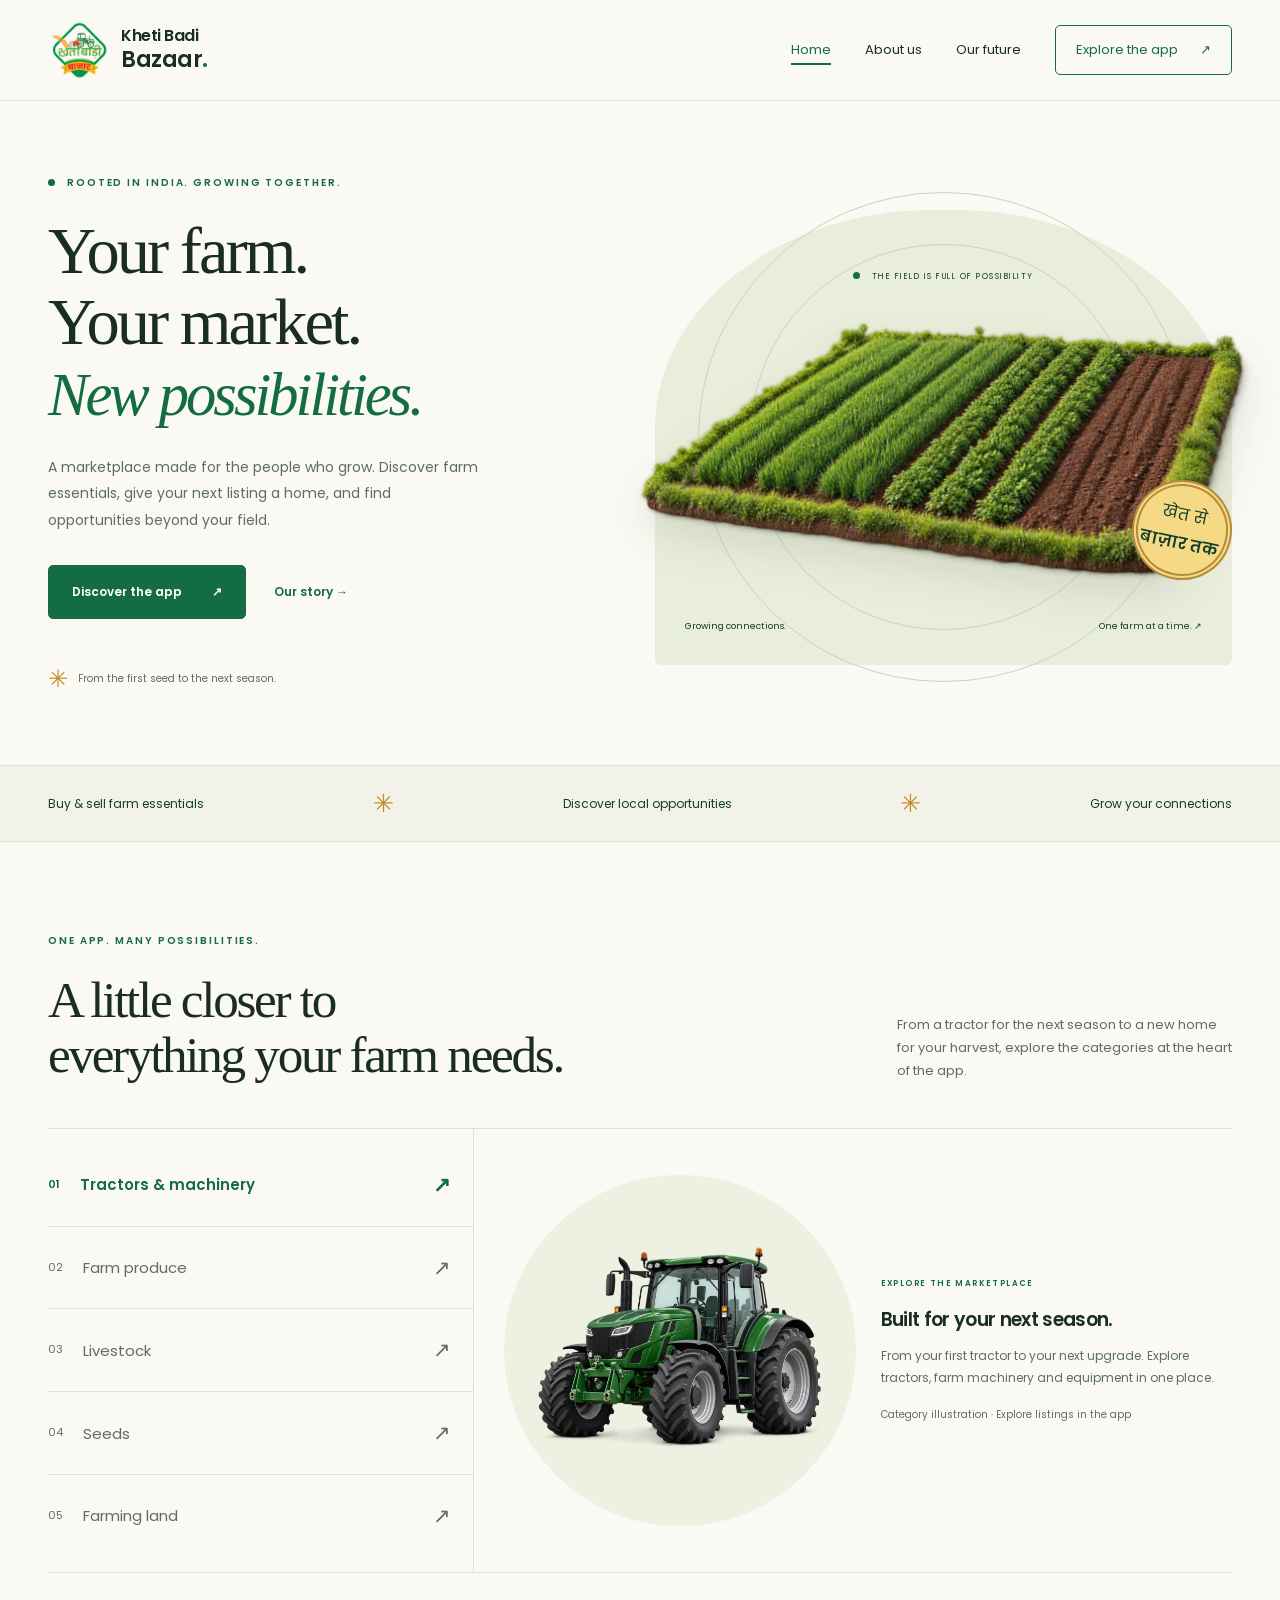
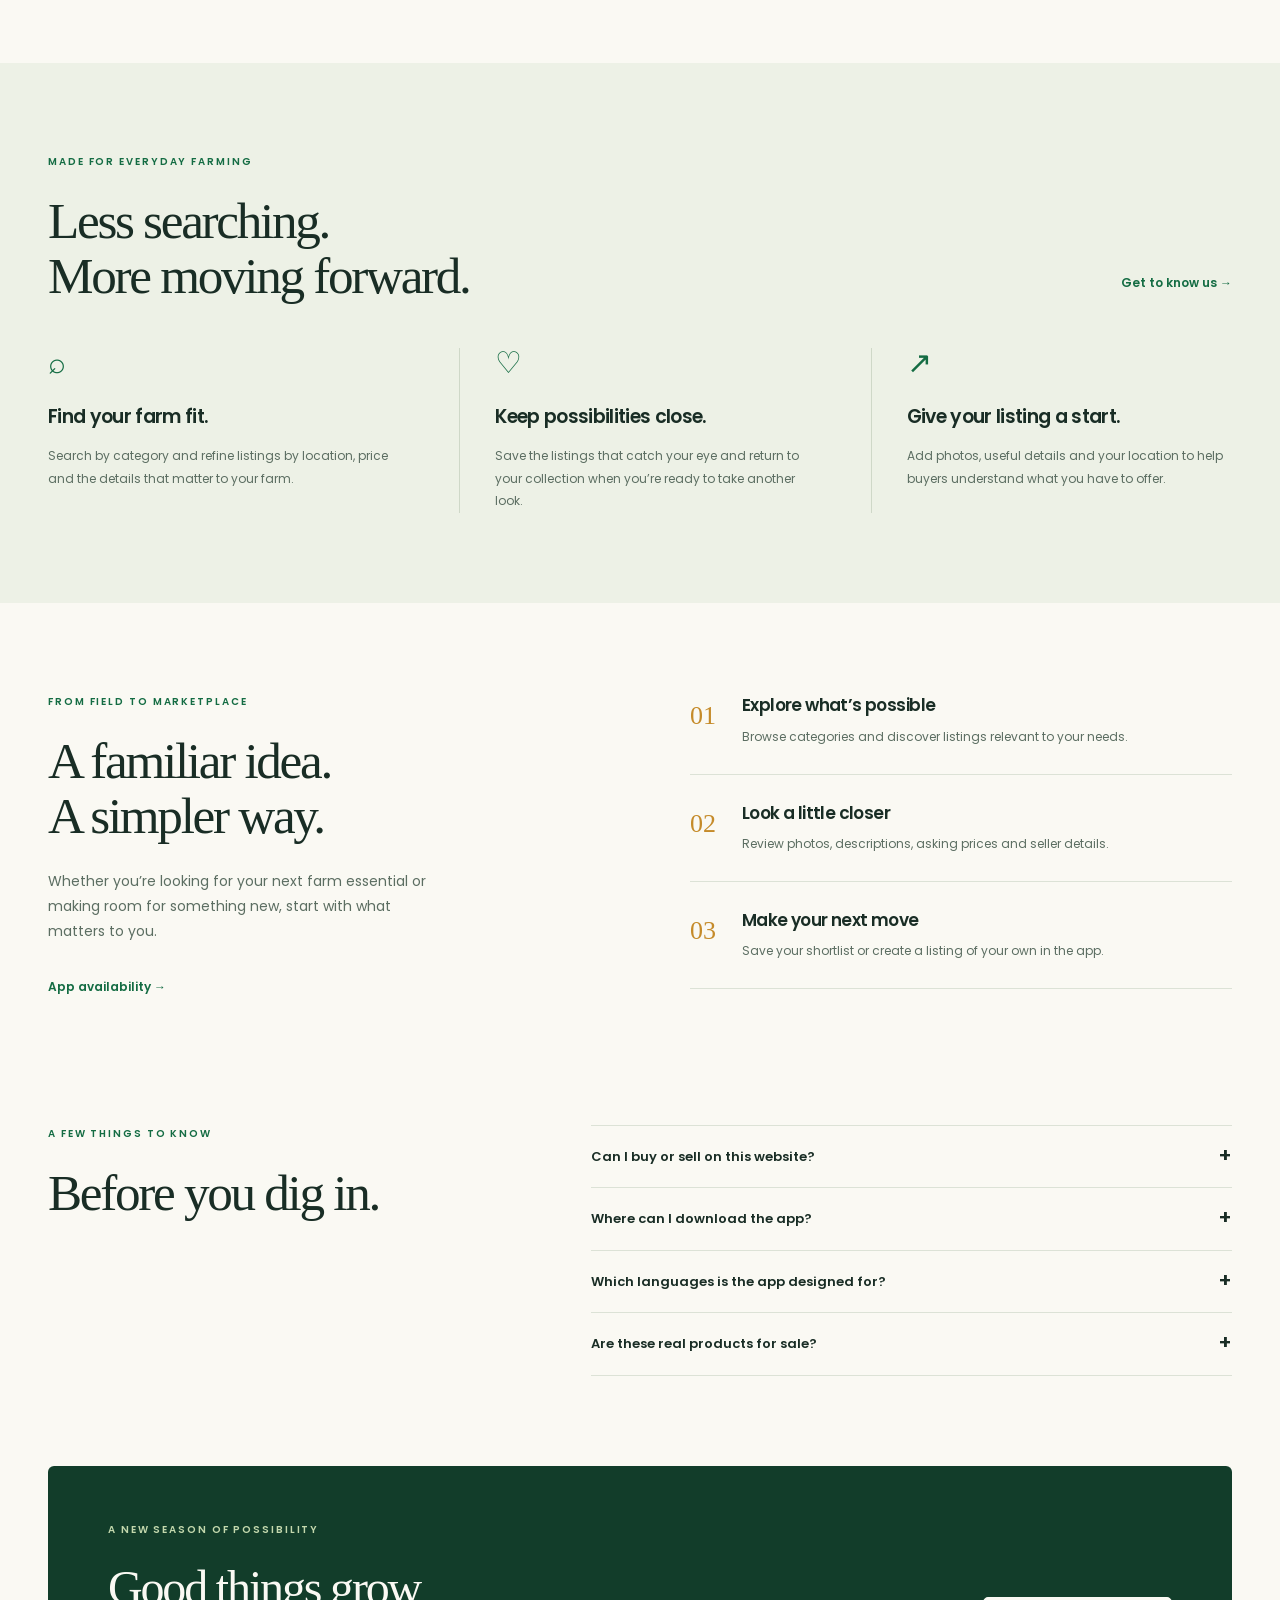
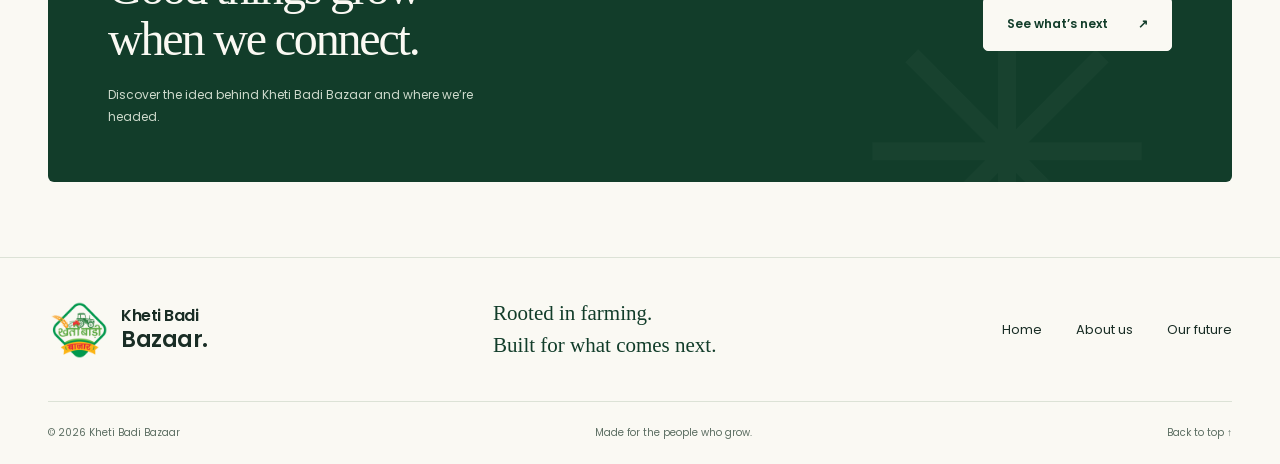
==== site/index.html @ 2e42c4fd "feat: add static marketing website and Pages workflow" ====
<!doctype html>
<html lang="en" id="top"><head><meta charset="utf-8"><meta name="viewport" content="width=device-width, initial-scale=1"><meta name="theme-color" content="#146c43"><meta name="description" content="Discover Kheti Badi Bazaar, an agricultural marketplace app for farm machinery, produce, livestock, seeds and farming land."><meta property="og:type" content="website"><meta property="og:title" content="Kheti Badi Bazaar | Your farm. Your market. New possibilities."><meta property="og:description" content="Discover Kheti Badi Bazaar, an agricultural marketplace app for farm machinery, produce, livestock, seeds and farming land."><meta property="og:site_name" content="Kheti Badi Bazaar"><title>Kheti Badi Bazaar | Your farm. Your market. New possibilities.</title><link rel="icon" type="image/png" href="assets/logo.png"><link rel="preload" href="assets/fonts/Poppins-Regular.ttf" as="font" type="font/ttf" crossorigin><link rel="stylesheet" href="assets/styles.css"><script src="assets/site.js" defer></script></head><body><a class="skip-link" href="#main">Skip to content</a>
<header class="site-header"><div class="wrap header-inner"><a class="brand" href="index.html" aria-label="Kheti Badi Bazaar home"><img src="assets/logo.png" width="64" height="60" alt=""><span>Kheti Badi<span class="brand-bottom">Bazaar<span class="brand-dot">.</span></span></span></a>
<button class="menu-toggle" aria-expanded="false" aria-controls="navigation" hidden>Menu <span aria-hidden="true">☰</span></button>
<nav id="navigation" aria-label="Main navigation"><a href="index.html" aria-current="page">Home</a><a href="about.html">About us</a><a href="future.html">Our future</a><a class="nav-cta" href="index.html#discover">Explore the app <span aria-hidden="true">↗</span></a></nav></div></header><main id="main"><section class="hero wrap"><div class="hero-copy"><span class="eyebrow"><span class="status-dot"></span> Rooted in India. Growing together.</span><h1>Your farm.<br>Your market.<br><em>New possibilities.</em></h1><p>A marketplace made for the people who grow. Discover farm essentials, give your next listing a home, and find opportunities beyond your field.</p><div class="actions"><a class="button" href="#discover">Discover the app <span aria-hidden="true">↗</span></a><a class="text-link" href="about.html">Our story <span aria-hidden="true">→</span></a></div><div class="hero-note"><span aria-hidden="true">✳</span><span>From the first seed to the next season.</span></div></div><div class="hero-art"><div class="art-label"><span class="status-dot"></span> THE FIELD IS FULL OF POSSIBILITY</div><span class="orbit orbit-one" aria-hidden="true"></span><span class="orbit orbit-two" aria-hidden="true"></span><img class="land-art" src="assets/farming_land.webp" width="640" height="320" alt="Illustration of a thriving farm with green crop rows and freshly cultivated soil" fetchpriority="high"><div class="art-caption"><span>Growing connections.</span><span>One farm at a time. ↗</span></div><div class="small-stamp" aria-hidden="true">खेत से<br><strong>बाज़ार तक</strong></div></div></section>
<div class="values-strip"><div class="wrap"><span>Buy &amp; sell farm essentials</span><i aria-hidden="true">✳</i><span>Discover local opportunities</span><i aria-hidden="true">✳</i><span>Grow your connections</span></div></div>
<section class="section wrap" id="discover"><div class="section-heading"><div><span class="eyebrow">One app. Many possibilities.</span><h2>A little closer to<br>everything your farm needs.</h2></div><p>From a tractor for the next season to a new home for your harvest, explore the categories at the heart of the app.</p></div>
<div class="explorer"><div class="category-tabs" role="group" aria-label="Explore marketplace categories"><button data-category="machinery" aria-pressed="true">01 <span>Tractors &amp; machinery</span><span aria-hidden="true">↗</span></button><button data-category="crops" aria-pressed="false">02 <span>Farm produce</span><span aria-hidden="true">↗</span></button><button data-category="cattle" aria-pressed="false">03 <span>Livestock</span><span aria-hidden="true">↗</span></button><button data-category="seeds" aria-pressed="false">04 <span>Seeds</span><span aria-hidden="true">↗</span></button><button data-category="farming_land" aria-pressed="false">05 <span>Farming land</span><span aria-hidden="true">↗</span></button></div><div class="category-detail" aria-live="polite" aria-atomic="true"><div class="category-image"><img id="category-image" src="assets/machinery.webp" width="640" height="480" loading="lazy" alt="Illustrative farm tractor and machinery"></div><div class="category-description"><span class="eyebrow">Explore the marketplace</span><h3 id="category-title">Built for your next season.</h3><p id="category-copy">From your first tractor to your next upgrade. Explore tractors, farm machinery and equipment in one place.</p><span class="caption">Category illustration · Explore listings in the app</span></div></div></div><noscript><p>The app’s categories include tractors and machinery, farm produce, livestock, seeds and farming land.</p></noscript></section>
<section class="soft-section"><div class="wrap section"><div class="section-heading"><div><span class="eyebrow">Made for everyday farming</span><h2>Less searching.<br>More moving forward.</h2></div><a class="text-link" href="about.html">Get to know us →</a></div><div class="feature-grid"><article><span class="feature-symbol" aria-hidden="true">⌕</span><h3>Find your farm fit.</h3><p>Search by category and refine listings by location, price and the details that matter to your farm.</p></article><article><span class="feature-symbol" aria-hidden="true">♡</span><h3>Keep possibilities close.</h3><p>Save the listings that catch your eye and return to your collection when you’re ready to take another look.</p></article><article><span class="feature-symbol" aria-hidden="true">↗</span><h3>Give your listing a start.</h3><p>Add photos, useful details and your location to help buyers understand what you have to offer.</p></article></div></div></section>
<section class="section wrap steps-section"><div><span class="eyebrow">From field to marketplace</span><h2>A familiar idea.<br>A simpler way.</h2><p>Whether you’re looking for your next farm essential or making room for something new, start with what matters to you.</p><a class="text-link" href="future.html#availability">App availability →</a></div><ol class="steps"><li><span>01</span><div><h3>Explore what’s possible</h3><p>Browse categories and discover listings relevant to your needs.</p></div></li><li><span>02</span><div><h3>Look a little closer</h3><p>Review photos, descriptions, asking prices and seller details.</p></div></li><li><span>03</span><div><h3>Make your next move</h3><p>Save your shortlist or create a listing of your own in the app.</p></div></li></ol></section>
<section class="wrap faq-section"><div><span class="eyebrow">A few things to know</span><h2>Before you dig in.</h2></div><div class="faq"><details><summary>Can I buy or sell on this website?</summary><p>This website introduces Kheti Badi Bazaar. Browsing marketplace listings, saving favourites and creating listings belong in the mobile app; this site does not process purchases or accept listing submissions.</p></details><details><summary>Where can I download the app?</summary><p>Public download links will be added once the store releases are ready. Visit <a href="future.html#availability">app availability</a> for the current website announcement.</p></details><details><summary>Which languages is the app designed for?</summary><p>The app includes English, Hindi, Punjabi and Marathi language options. This introductory website is currently in English.</p></details><details><summary>Are these real products for sale?</summary><p>The images on this site are category illustrations, not live listings. Product availability, prices and seller information are shown within the app.</p></details></div></section><section class="wrap closing"><div><span class="eyebrow">A new season of possibility</span><h2>Good things grow<br>when we connect.</h2><p>Discover the idea behind Kheti Badi Bazaar and where we’re headed.</p></div><a class="button light" href="future.html">See what’s next <span aria-hidden="true">↗</span></a><span class="closing-decoration" aria-hidden="true">✳</span></section></main><footer class="site-footer"><div class="wrap footer-top"><a class="brand" href="index.html"><img src="assets/logo.png" alt="" width="64" height="60"><span>Kheti Badi<span class="brand-bottom">Bazaar.</span></span></a><p>Rooted in farming.<br>Built for what comes next.</p><nav aria-label="Footer navigation"><a href="index.html">Home</a><a href="about.html">About us</a><a href="future.html">Our future</a></nav></div><div class="wrap footer-bottom"><span>© <span data-year>2026</span> Kheti Badi Bazaar</span><span>Made for the people who grow.</span><a href="#top">Back to top ↑</a></div></footer></body></html>
---- site/assets/styles.css ----
@font-face{font-family:Poppins;src:url('fonts/Poppins-Regular.ttf') format('truetype');font-style:normal;font-weight:400;font-display:swap}@font-face{font-family:Poppins;src:url('fonts/Poppins-SemiBold.ttf') format('truetype');font-style:normal;font-weight:600;font-display:swap}
:root{--forest:#146c43;--dark:#123d2a;--ink:#192d25;--muted:#5c6e62;--paper:#faf9f3;--soft:#edf1e6;--line:#dce2d6;--gold:#c58b2a}*{box-sizing:border-box}html{scroll-behavior:smooth;scroll-padding-top:115px}body{margin:0;background:var(--paper);color:var(--ink);font:14px/1.8 Poppins,Arial,sans-serif}a{color:inherit;text-decoration:none}button{font:inherit;cursor:pointer}img{max-width:100%;height:auto;display:block}h1,h2,h3,p{margin:0}h1,h2{font-family:Georgia,'Times New Roman',serif;font-weight:400;letter-spacing:-.045em;line-height:1.07}h1{font-size:clamp(48px,5.2vw,76px)}h2{font-size:clamp(37px,4vw,54px)}h3{font-size:19px;line-height:1.45;font-weight:600;letter-spacing:-.035em}p{color:var(--muted)}em{color:var(--forest);font-weight:400}a,button,summary{-webkit-tap-highlight-color:transparent}a:focus-visible,button:focus-visible,summary:focus-visible{outline:3px solid var(--gold);outline-offset:6px}a:hover{color:var(--forest)}.wrap{width:min(1200px,calc(100% - 96px));margin-inline:auto}.site-header{position:sticky;top:0;background:rgba(250,249,243,.97);z-index:10;border-bottom:1px solid var(--line)}.header-inner{min-height:100px;display:flex;align-items:center;justify-content:space-between;gap:24px}.brand{display:flex;align-items:center;gap:12px;font-size:16px;font-weight:600;line-height:1.25;letter-spacing:-.5px}.brand img{width:61px;height:58px;object-fit:contain}.brand-bottom{display:block;font-size:22px}.brand-dot{color:var(--forest)}nav{display:flex;align-items:center;gap:34px}nav a{font-size:13px}nav a[aria-current]{color:var(--forest);text-decoration:underline;text-underline-offset:9px;text-decoration-thickness:2px}.nav-cta{border:1px solid var(--forest);border-radius:5px;padding:12px 20px;color:var(--forest);display:flex;gap:22px}.nav-cta:hover{background:var(--soft)}.menu-toggle{display:none;border:1px solid var(--line);border-radius:5px;padding:9px 12px;background:transparent;color:var(--ink)}.skip-link{position:fixed;top:10px;left:10px;transform:translateY(-180%);background:var(--dark);color:white;padding:12px 20px;z-index:30}.skip-link:focus{transform:none}.eyebrow{display:block;font-size:10px;font-weight:600;text-transform:uppercase;letter-spacing:1.9px;color:var(--forest);margin-bottom:23px}.status-dot{display:inline-block;width:7px;height:7px;background:var(--forest);border-radius:50%;margin-right:8px}.hero{padding-block:73px 65px;display:grid;grid-template-columns:1fr 1fr;gap:30px;align-items:center}.hero-copy>p{max-width:435px;margin-top:25px;font-size:14px;line-height:1.9}.hero h1 em{white-space:nowrap;font-size:.91em}.actions{display:flex;align-items:center;gap:28px;margin-top:32px}.button{display:inline-flex;align-items:center;justify-content:center;gap:30px;background:var(--forest);color:white;border:1px solid var(--forest);padding:15px 23px;border-radius:5px;font-size:12px;font-weight:600;transition:background .2s,transform .2s}.button:hover{background:var(--dark);color:white;transform:translateY(-2px)}.text-link{display:inline-block;color:var(--forest);font-size:12px;font-weight:600;padding-block:10px}.text-link:hover{text-decoration:underline;text-underline-offset:5px}.hero-note{display:flex;align-items:center;gap:10px;color:var(--muted);font-size:10px;margin-top:38px}.hero-note>span:first-child{font-size:24px;color:var(--gold)}.hero-art{min-height:455px;position:relative;background:#e9eddb;border-radius:48% 48% 6px 6px;display:flex;align-items:center;justify-content:center;isolation:isolate}.land-art{position:relative;z-index:2;width:110%;max-width:110%;filter:drop-shadow(0 20px 20px #25482b20);transform:rotate(-7deg);margin-top:20px}.art-label{position:absolute;top:60px;font-size:8px;letter-spacing:1.5px;color:var(--dark)}.art-caption{position:absolute;bottom:30px;left:30px;right:30px;display:flex;justify-content:space-between;gap:10px;font-size:9px;color:var(--dark)}.orbit{position:absolute;width:85%;aspect-ratio:1;border:1px solid #cbd4b8;border-radius:50%;z-index:-1}.orbit-two{width:67%}.small-stamp{position:absolute;right:0;bottom:85px;z-index:3;background:#f6d984;width:100px;height:100px;border-radius:50%;display:grid;place-content:center;text-align:center;transform:rotate(12deg);color:var(--dark);font-size:16px;border:6px double #b68b3b}.values-strip{border-block:1px solid var(--line);background:#f2f2e8}.values-strip .wrap{display:flex;align-items:center;justify-content:space-between;gap:30px;min-height:75px;font-size:12px;color:var(--dark)}.values-strip i{color:var(--gold);font-style:normal;font-size:25px}.section{padding-block:90px}.section-heading{display:flex;align-items:end;justify-content:space-between;gap:60px;margin-bottom:45px}.section-heading>p{max-width:335px;font-size:13px}.explorer{display:grid;grid-template-columns:36% 1fr;border-block:1px solid var(--line)}.category-tabs{padding-block:15px;border-right:1px solid var(--line)}.category-tabs button{display:flex;align-items:center;text-align:left;gap:20px;width:100%;padding:22px 22px 22px 0;color:var(--muted);background:none;border:0;border-bottom:1px solid var(--line);font-size:11px}.category-tabs button:last-child{border-bottom:0}.category-tabs button span:first-child{flex:1;font-size:15px}.category-tabs button span:last-child{font-size:21px}.category-tabs button[aria-pressed=true]{color:var(--forest);font-weight:600}.category-tabs button:hover{background:var(--soft)}.category-detail{display:grid;grid-template-columns:1fr 1fr;align-items:center;gap:25px;padding:26px 0 26px 30px}.category-image{background:#edf1e2;border-radius:50%;aspect-ratio:1;display:grid;align-items:center}.category-image img{width:100%;height:220px;object-fit:contain}.category-description .eyebrow{font-size:8px;letter-spacing:1.4px;margin-bottom:14px}.category-description p{font-size:12px;margin-top:12px}.caption{display:block;font-size:10px;line-height:1.7;color:var(--muted);margin-top:18px}.soft-section{background:var(--soft)}.feature-grid{display:grid;grid-template-columns:repeat(3,1fr);gap:50px}.feature-grid article+article{border-left:1px solid #cfd8c8;padding-left:35px}.feature-symbol{font-size:30px;line-height:1;display:block;margin-bottom:25px;color:var(--forest)}.feature-grid p{margin-top:14px;font-size:12px;line-height:1.9}.steps-section{display:grid;grid-template-columns:1fr 1fr;gap:100px}.steps-section>div>p{margin-top:25px;max-width:385px}.steps-section .text-link{margin-top:22px}.steps{list-style:none;padding:0;margin:0}.steps li{display:flex;gap:26px;border-bottom:1px solid var(--line);padding:0 0 26px;margin-bottom:26px}.steps li>span{font-family:Georgia,serif;color:var(--gold);font-size:26px}.steps h3{font-size:17px}.steps p{font-size:12px;margin-top:8px}.faq-section{display:grid;grid-template-columns:1fr 1.3fr;gap:50px;padding-block:20px 90px}.faq details{border-bottom:1px solid var(--line);padding-block:19px}.faq details:first-child{border-top:1px solid var(--line)}summary{cursor:pointer;list-style:none;font-size:13px;font-weight:600;display:flex;justify-content:space-between;gap:20px}summary::-webkit-details-marker{display:none}summary:after{content:'+';font-size:20px;line-height:1}details[open] summary:after{content:'−'}.faq p{font-size:12px;margin-top:15px;padding-right:24px}.faq p a{text-decoration:underline;color:var(--forest)}.closing{position:relative;isolation:isolate;overflow:hidden;background:var(--dark);color:var(--paper);padding:55px 60px;margin-bottom:75px;border-radius:6px;display:flex;justify-content:space-between;align-items:center;gap:40px}.closing .eyebrow{color:#c3d8ad}.closing h2{font-size:48px}.closing p{color:#cedacc;margin-top:20px;max-width:400px;font-size:12px}.light{background:var(--paper);color:var(--dark);border-color:var(--paper);white-space:nowrap}.light:hover{background:#e9eddb;color:var(--dark)}.closing-decoration{position:absolute;font-size:370px;line-height:1;color:#ffffff06;right:70px;bottom:-160px;z-index:-1}.site-footer{border-top:1px solid var(--line)}.footer-top{display:flex;align-items:center;justify-content:space-between;gap:30px;padding-block:40px}.footer-top>p{font-family:Georgia,serif;font-size:21px;color:var(--dark);line-height:1.5}.footer-bottom{display:flex;justify-content:space-between;gap:30px;border-top:1px solid var(--line);padding-block:22px;font-size:10px;color:var(--muted)}.page-hero{padding-block:82px 65px;max-width:1200px}.page-hero h1{font-size:clamp(45px,5.2vw,72px);max-width:1050px}.page-hero p{max-width:620px;margin-top:28px;font-size:15px}.story-panel{display:grid;grid-template-columns:1fr 1fr;border-block:1px solid var(--line);gap:65px;padding-block:45px}.story-art{background:#e9eddb;display:flex;flex-direction:column;justify-content:center;align-items:center;border-radius:6px;min-height:430px}.story-art img{width:95%;transform:rotate(-5deg)}.story-art .eyebrow{margin-top:28px;margin-bottom:0}.story-copy{padding-block:20px}.story-copy h2{font-size:44px}.story-copy p{font-size:13px;margin-top:22px}.audience-grid{display:grid;grid-template-columns:repeat(3,1fr);gap:35px}.audience-grid article{border-top:1px solid var(--line);padding-top:22px}.number{color:var(--gold);font-size:13px;display:block;margin-bottom:25px}.audience-grid p{font-size:13px;margin-top:16px}.principles{display:grid;grid-template-columns:1fr 1fr;gap:100px}.principles>div>p{max-width:330px;margin-top:25px}.principles article{border-bottom:1px solid #ccd7c4;padding-block:0 25px;margin-bottom:25px}.principles article:last-child{margin-bottom:0}.principles article p{font-size:13px;margin-top:12px}.editorial{max-width:760px;text-align:center}.editorial>p{max-width:550px;margin:25px auto 18px}.future-banner{display:grid;grid-template-columns:1.2fr 1fr;align-items:center;background:var(--dark);color:var(--paper);padding:50px 60px;border-radius:6px;overflow:hidden}.future-banner .eyebrow{color:#c3d8ad}.future-banner h2{font-size:44px}.future-banner p{color:#cedacc;max-width:470px;margin-top:25px;font-size:13px}.future-banner img{width:100%;height:280px;object-fit:contain;filter:drop-shadow(0 18px 20px #0003)}.roadmap{max-width:850px;margin:auto}.roadmap article{display:grid;grid-template-columns:75px 1fr;gap:32px;padding-block:35px;border-top:1px solid var(--line)}.roadmap article:last-child{border-bottom:1px solid var(--line)}.roadmap-marker{font-family:Georgia,serif;font-size:40px;color:var(--forest)}.pill{display:inline-block;border:1px solid #b9d1bd;background:#eaf3ed;color:#215b37;border-radius:30px;padding:4px 12px;font-size:10px;font-weight:600}.gold{background:#f7edcf;border-color:#dac28a;color:#725016}.neutral{background:#efeee8;border-color:#d7d5cb;color:#585e53}.roadmap h3{font-size:25px;margin-top:16px}.roadmap p{max-width:650px;margin-top:13px;font-size:13px}.roadmap ul{padding-left:18px;color:var(--muted);font-size:12px;line-height:2}.availability{display:grid;grid-template-columns:1.2fr 1fr;gap:110px;align-items:center}.availability p{margin-top:24px;font-size:13px}.availability .button{margin-top:30px}.release-card{text-align:center;border:1px solid #d6dfcb;background:var(--paper);border-radius:10px;padding:40px 25px}.release-card img{margin:0 auto 25px}.release-card h3{font-family:Georgia,serif;font-size:30px;font-weight:400}.release-card p{margin-top:10px}.release-card .pill{margin-top:18px}.release-card .caption{font-size:10px}
@media(min-width:1500px){.hero{padding-block:90px}.hero-art{min-height:500px}}
@media(max-width:1050px){.wrap{width:calc(100% - 56px)}nav{gap:22px}.hero{gap:20px}.hero h1{font-size:58px}.hero-art{min-height:400px}.hero h1 em{white-space:normal}.category-detail{gap:20px;grid-template-columns:1fr;padding-left:25px}.category-image{max-width:230px;margin:auto}.category-description{padding-bottom:10px}.category-description .caption{margin-top:10px}.category-tabs{display:flex;flex-direction:column;justify-content:center}.feature-grid{gap:28px}.feature-grid article+article{padding-left:25px}.steps-section,.principles,.availability{gap:55px}.story-panel{gap:35px}.story-copy h2{font-size:39px}.closing{padding:45px}.closing h2{font-size:43px}.footer-top nav{gap:20px}.footer-top>p{font-size:18px}}
@media(max-width:760px){.wrap{width:calc(100% - 40px)}.header-inner{min-height:84px;flex-wrap:wrap;gap:0}.brand img{width:50px;height:48px}.brand{font-size:14px;gap:10px}.brand-bottom{font-size:19px}.menu-toggle:not([hidden]){display:block}.site-header nav{width:100%;padding:8px 0 22px;align-items:stretch;gap:0;flex-direction:column}.site-header nav a{padding:13px 10px}.site-header nav .nav-cta{margin-top:10px;justify-content:space-between}.js .site-header nav:not(.is-open){display:none}.hero{grid-template-columns:1fr;padding-block:45px 35px;gap:40px}.hero h1{font-size:clamp(48px,9vw,68px)}.hero h1 em{white-space:nowrap;font-size:.82em}.hero-copy>p{max-width:520px}.hero-note{margin-top:24px}.hero-art{min-height:385px;max-width:500px;width:100%;margin-inline:auto}.land-art{width:100%;max-width:100%}.art-label{top:48px}.small-stamp{right:10px;bottom:65px;width:88px;height:88px;font-size:14px}.values-strip .wrap{gap:12px;justify-content:center;flex-wrap:wrap;padding-block:20px;font-size:10px}.values-strip i{font-size:18px}.values-strip i:last-of-type{display:none}.section{padding-block:60px}.section-heading{display:block;margin-bottom:30px}.section-heading>p{margin-top:22px;max-width:500px}.section-heading .text-link{margin-top:15px}.eyebrow{font-size:9px;margin-bottom:18px}.explorer{grid-template-columns:1fr}.category-tabs{border-right:0;display:grid;grid-template-columns:1fr 1fr;gap:0 16px;padding-block:8px}.category-tabs button{gap:10px;padding:16px 0;font-size:9px;min-height:60px}.category-tabs button span:first-child{font-size:11px}.category-tabs button span:last-child{font-size:16px}.category-tabs button:last-child{border-bottom:1px solid var(--line)}.category-detail{grid-template-columns:1fr 1fr;padding:25px 0;gap:20px}.category-image img{height:170px}.category-description h3{font-size:17px}.category-description p{font-size:11px}.category-description .eyebrow{font-size:7px}.feature-grid{grid-template-columns:1fr;gap:27px}.feature-grid article+article{border-left:0;border-top:1px solid #cfd8c8;padding-left:0;padding-top:27px}.feature-symbol{margin-bottom:15px}.feature-grid p{max-width:520px}.steps-section,.faq-section,.story-panel,.principles,.availability{grid-template-columns:1fr;gap:35px}.steps-section>div>p{max-width:none}.faq-section{padding-block:0 60px}.closing{flex-direction:column;align-items:start;gap:25px;padding:35px 28px;margin-bottom:50px}.closing h2{font-size:39px}.closing .button{white-space:normal}.footer-top{flex-wrap:wrap;gap:25px;padding-block:32px}.footer-top>p{font-size:17px}.footer-top nav{width:100%;justify-content:space-between}.footer-bottom{flex-wrap:wrap;gap:12px;font-size:9px}.footer-bottom>span:nth-child(2){display:none}.page-hero{padding-block:50px 40px}.page-hero h1{font-size:clamp(42px,8vw,58px)}.page-hero p{font-size:13px}.story-panel{padding-block:30px}.story-art{min-height:310px}.story-art img{max-width:450px}.story-copy h2{font-size:39px}.audience-grid{grid-template-columns:1fr;gap:30px}.number{margin-bottom:12px}.principles>div>p{max-width:none}.future-banner{grid-template-columns:1fr;padding:35px 28px}.future-banner h2{font-size:38px}.future-banner img{height:220px;margin-top:20px}.roadmap article{grid-template-columns:40px 1fr;gap:18px}.roadmap-marker{font-size:30px}.roadmap h3{font-size:20px}.availability{gap:35px}.release-card{max-width:450px;width:100%;margin:auto}.editorial{padding-inline:8px}}
@media(prefers-reduced-motion:reduce){html{scroll-behavior:auto}*,*:before,*:after{transition:none!important;animation:none!important}}
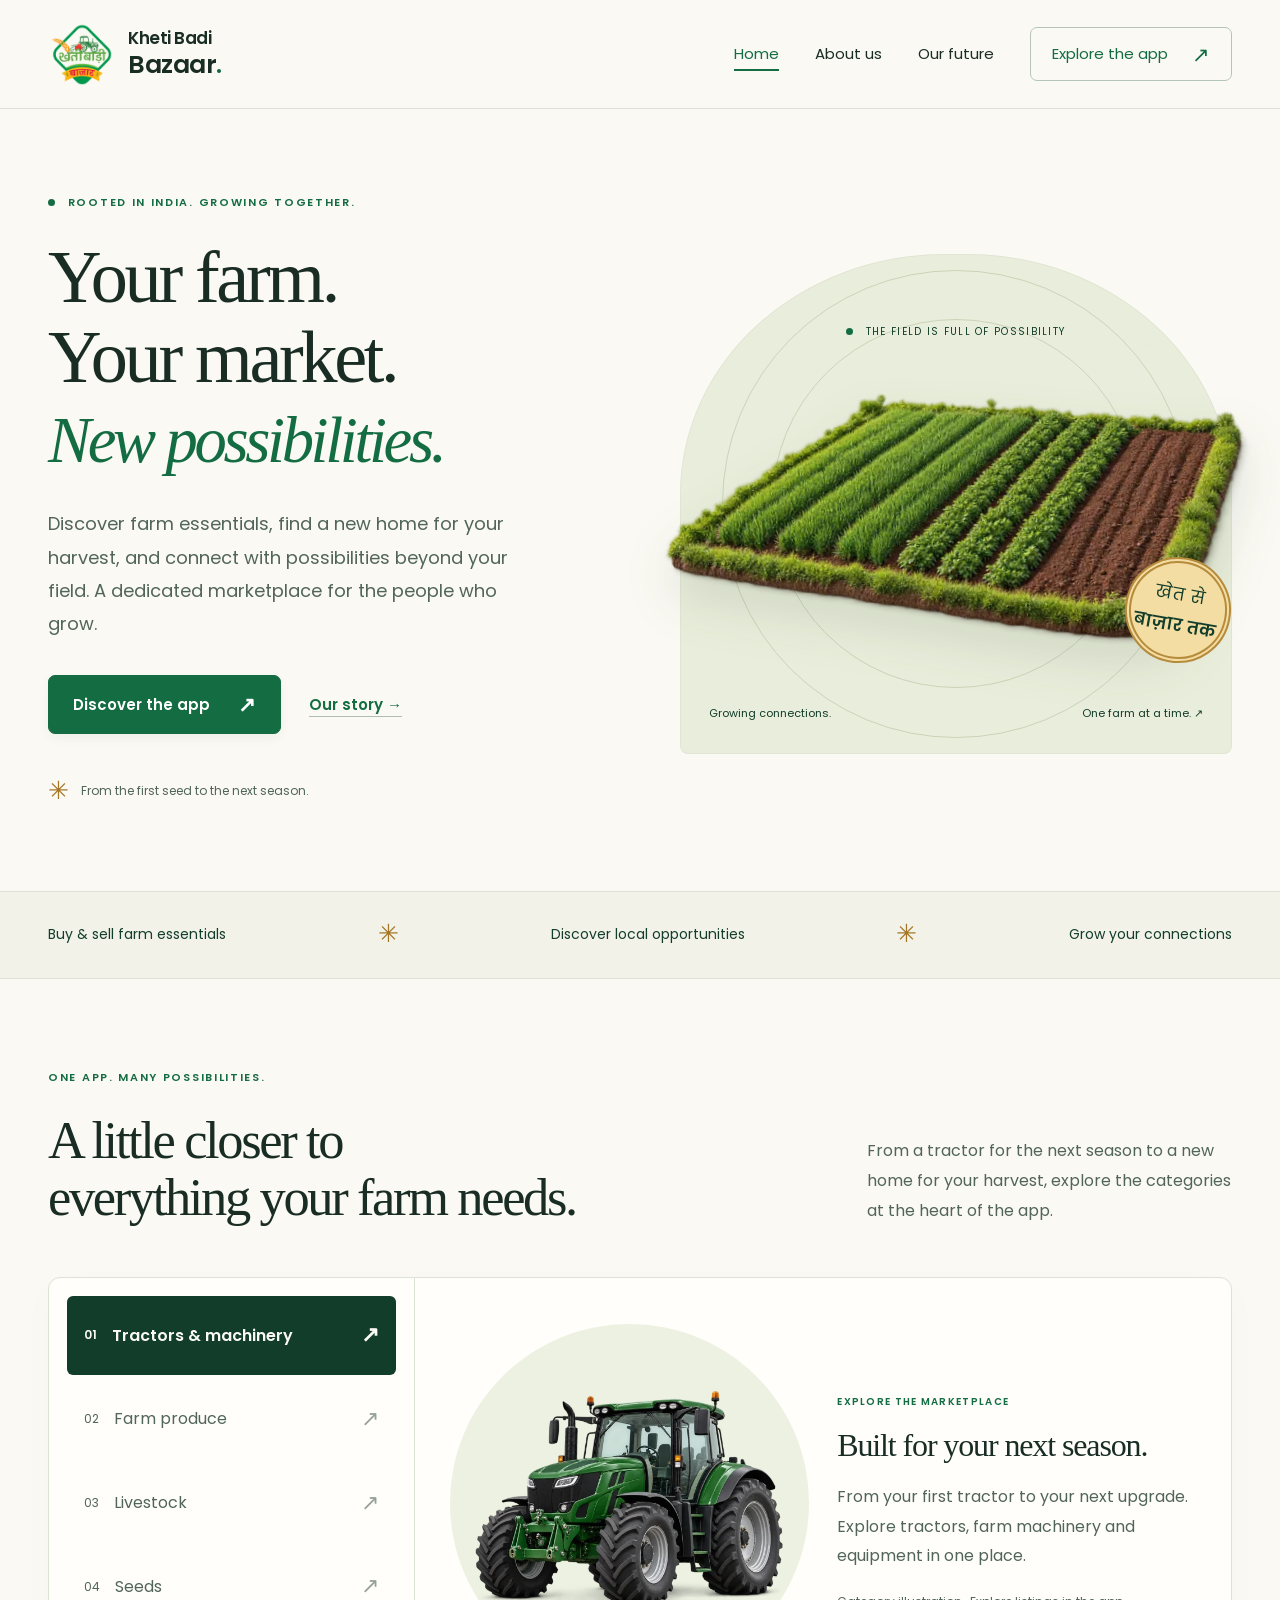
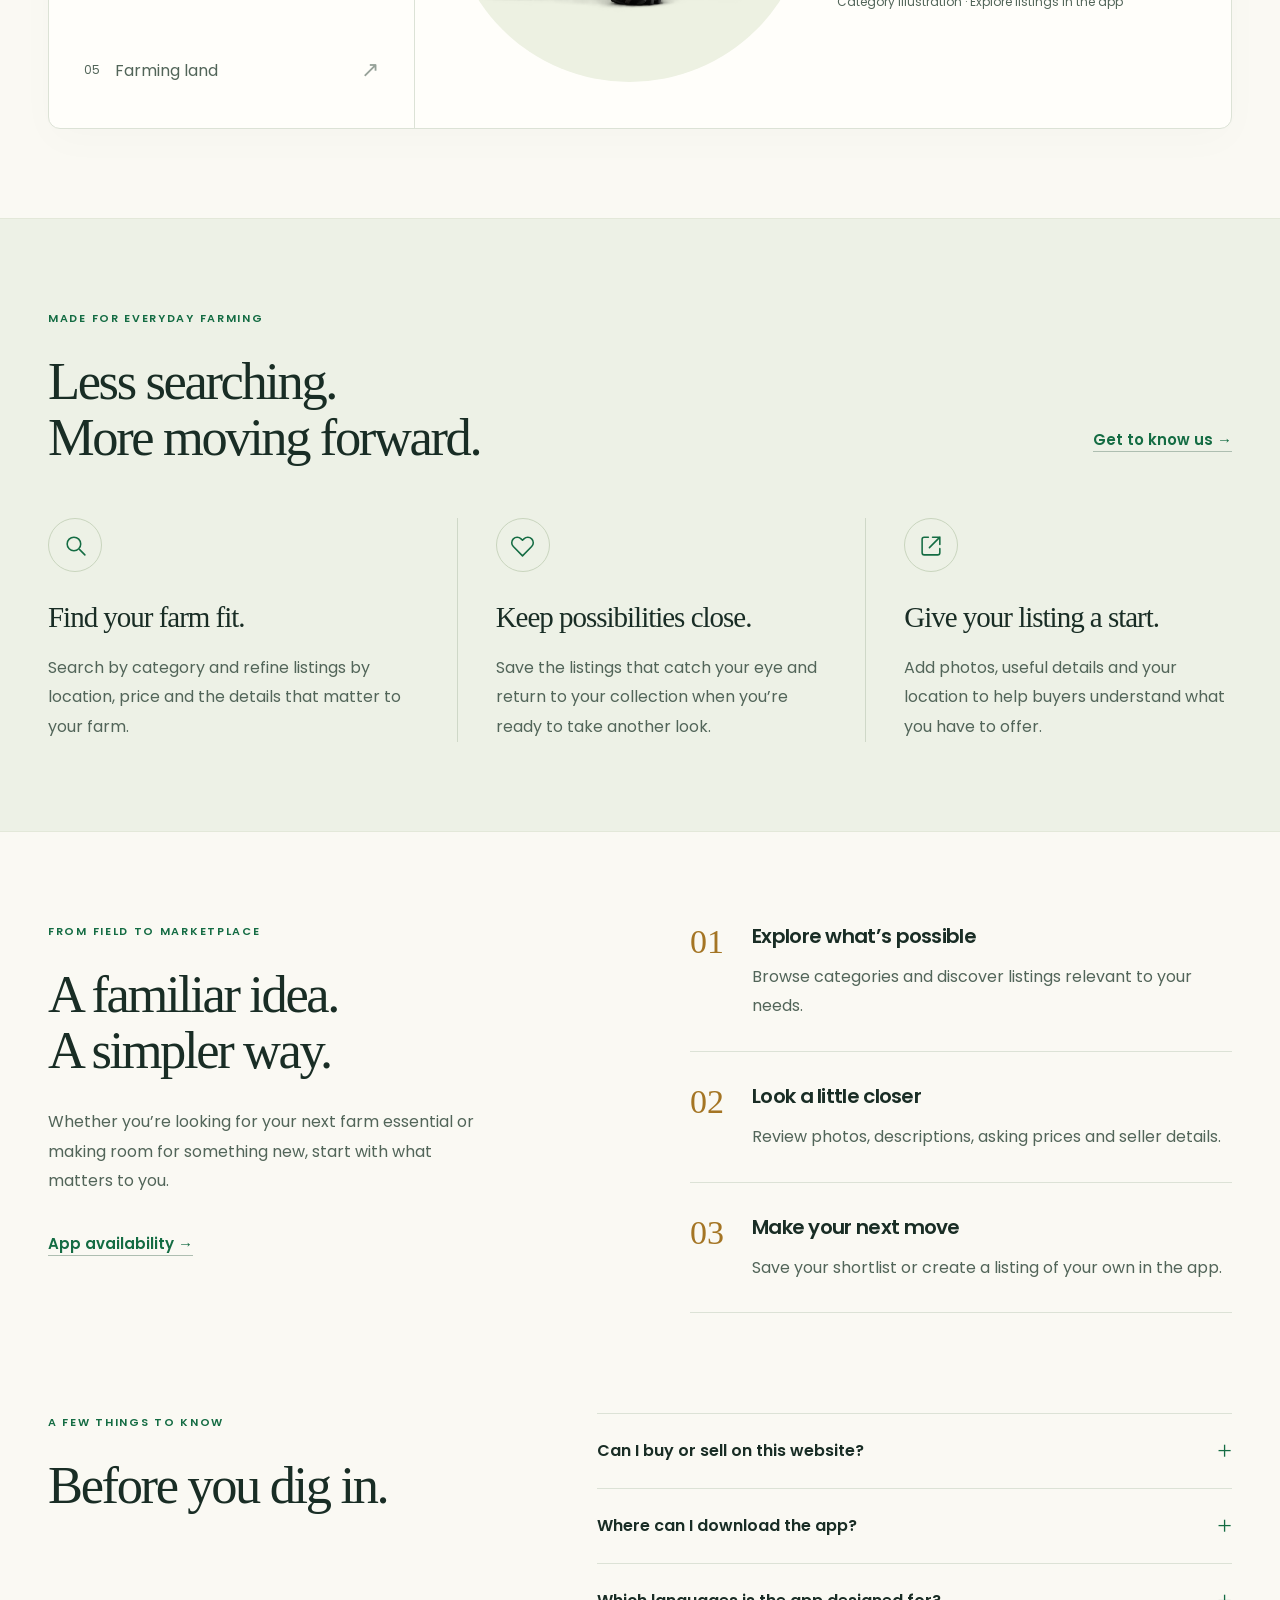
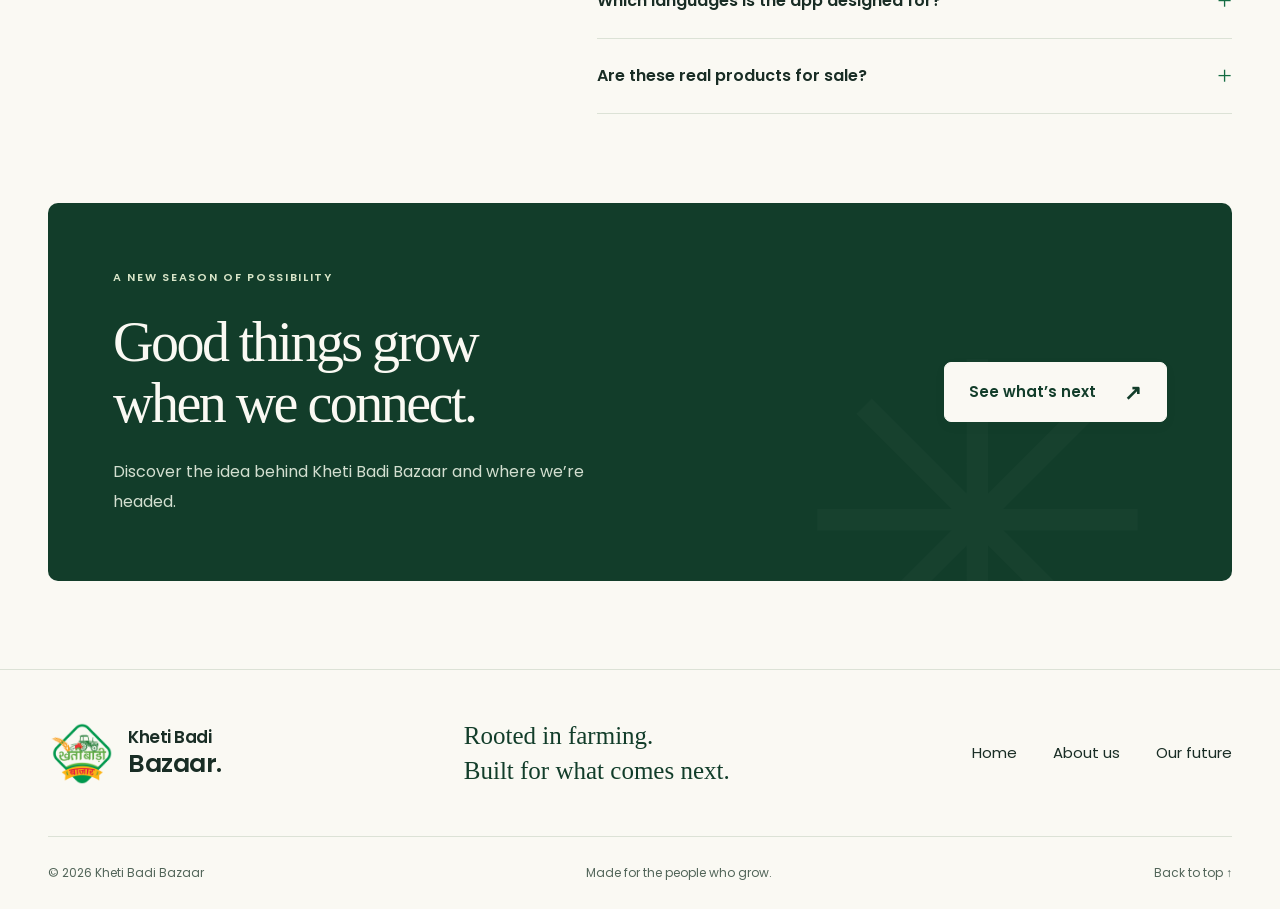
==== commit 1373f9e9: "feat: refine website design and increase typography sizes" ====
--- a/site/index.html
+++ b/site/index.html
@@ -2,10 +2,10 @@
 <html lang="en" id="top"><head><meta charset="utf-8"><meta name="viewport" content="width=device-width, initial-scale=1"><meta name="theme-color" content="#146c43"><meta name="description" content="Discover Kheti Badi Bazaar, an agricultural marketplace app for farm machinery, produce, livestock, seeds and farming land."><meta property="og:type" content="website"><meta property="og:title" content="Kheti Badi Bazaar | Your farm. Your market. New possibilities."><meta property="og:description" content="Discover Kheti Badi Bazaar, an agricultural marketplace app for farm machinery, produce, livestock, seeds and farming land."><meta property="og:site_name" content="Kheti Badi Bazaar"><title>Kheti Badi Bazaar | Your farm. Your market. New possibilities.</title><link rel="icon" type="image/png" href="assets/logo.png"><link rel="preload" href="assets/fonts/Poppins-Regular.ttf" as="font" type="font/ttf" crossorigin><link rel="stylesheet" href="assets/styles.css"><script src="assets/site.js" defer></script></head><body><a class="skip-link" href="#main">Skip to content</a>
 <header class="site-header"><div class="wrap header-inner"><a class="brand" href="index.html" aria-label="Kheti Badi Bazaar home"><img src="assets/logo.png" width="64" height="60" alt=""><span>Kheti Badi<span class="brand-bottom">Bazaar<span class="brand-dot">.</span></span></span></a>
 <button class="menu-toggle" aria-expanded="false" aria-controls="navigation" hidden>Menu <span aria-hidden="true">☰</span></button>
-<nav id="navigation" aria-label="Main navigation"><a href="index.html" aria-current="page">Home</a><a href="about.html">About us</a><a href="future.html">Our future</a><a class="nav-cta" href="index.html#discover">Explore the app <span aria-hidden="true">↗</span></a></nav></div></header><main id="main"><section class="hero wrap"><div class="hero-copy"><span class="eyebrow"><span class="status-dot"></span> Rooted in India. Growing together.</span><h1>Your farm.<br>Your market.<br><em>New possibilities.</em></h1><p>A marketplace made for the people who grow. Discover farm essentials, give your next listing a home, and find opportunities beyond your field.</p><div class="actions"><a class="button" href="#discover">Discover the app <span aria-hidden="true">↗</span></a><a class="text-link" href="about.html">Our story <span aria-hidden="true">→</span></a></div><div class="hero-note"><span aria-hidden="true">✳</span><span>From the first seed to the next season.</span></div></div><div class="hero-art"><div class="art-label"><span class="status-dot"></span> THE FIELD IS FULL OF POSSIBILITY</div><span class="orbit orbit-one" aria-hidden="true"></span><span class="orbit orbit-two" aria-hidden="true"></span><img class="land-art" src="assets/farming_land.webp" width="640" height="320" alt="Illustration of a thriving farm with green crop rows and freshly cultivated soil" fetchpriority="high"><div class="art-caption"><span>Growing connections.</span><span>One farm at a time. ↗</span></div><div class="small-stamp" aria-hidden="true">खेत से<br><strong>बाज़ार तक</strong></div></div></section>
+<nav id="navigation" aria-label="Main navigation"><a href="index.html" aria-current="page">Home</a><a href="about.html">About us</a><a href="future.html">Our future</a><a class="nav-cta" href="index.html#discover">Explore the app <span aria-hidden="true">↗</span></a></nav></div></header><main id="main"><section class="hero wrap"><div class="hero-copy"><span class="eyebrow"><span class="status-dot"></span> Rooted in India. Growing together.</span><h1>Your farm.<br>Your market.<br><em>New possibilities.</em></h1><p>Discover farm essentials, find a new home for your harvest, and connect with possibilities beyond your field. A dedicated marketplace for the people who grow.</p><div class="actions"><a class="button" href="#discover">Discover the app <span aria-hidden="true">↗</span></a><a class="text-link" href="about.html">Our story <span aria-hidden="true">→</span></a></div><div class="hero-note"><span aria-hidden="true">✳</span><span>From the first seed to the next season.</span></div></div><div class="hero-art"><div class="art-label"><span class="status-dot"></span> THE FIELD IS FULL OF POSSIBILITY</div><span class="orbit orbit-one" aria-hidden="true"></span><span class="orbit orbit-two" aria-hidden="true"></span><img class="land-art" src="assets/farming_land.webp" width="640" height="320" alt="Illustration of a thriving farm with green crop rows and freshly cultivated soil" fetchpriority="high"><div class="art-caption"><span>Growing connections.</span><span>One farm at a time. ↗</span></div><div class="small-stamp" aria-hidden="true">खेत से<br><strong>बाज़ार तक</strong></div></div></section>
 <div class="values-strip"><div class="wrap"><span>Buy &amp; sell farm essentials</span><i aria-hidden="true">✳</i><span>Discover local opportunities</span><i aria-hidden="true">✳</i><span>Grow your connections</span></div></div>
 <section class="section wrap" id="discover"><div class="section-heading"><div><span class="eyebrow">One app. Many possibilities.</span><h2>A little closer to<br>everything your farm needs.</h2></div><p>From a tractor for the next season to a new home for your harvest, explore the categories at the heart of the app.</p></div>
 <div class="explorer"><div class="category-tabs" role="group" aria-label="Explore marketplace categories"><button data-category="machinery" aria-pressed="true">01 <span>Tractors &amp; machinery</span><span aria-hidden="true">↗</span></button><button data-category="crops" aria-pressed="false">02 <span>Farm produce</span><span aria-hidden="true">↗</span></button><button data-category="cattle" aria-pressed="false">03 <span>Livestock</span><span aria-hidden="true">↗</span></button><button data-category="seeds" aria-pressed="false">04 <span>Seeds</span><span aria-hidden="true">↗</span></button><button data-category="farming_land" aria-pressed="false">05 <span>Farming land</span><span aria-hidden="true">↗</span></button></div><div class="category-detail" aria-live="polite" aria-atomic="true"><div class="category-image"><img id="category-image" src="assets/machinery.webp" width="640" height="480" loading="lazy" alt="Illustrative farm tractor and machinery"></div><div class="category-description"><span class="eyebrow">Explore the marketplace</span><h3 id="category-title">Built for your next season.</h3><p id="category-copy">From your first tractor to your next upgrade. Explore tractors, farm machinery and equipment in one place.</p><span class="caption">Category illustration · Explore listings in the app</span></div></div></div><noscript><p>The app’s categories include tractors and machinery, farm produce, livestock, seeds and farming land.</p></noscript></section>
-<section class="soft-section"><div class="wrap section"><div class="section-heading"><div><span class="eyebrow">Made for everyday farming</span><h2>Less searching.<br>More moving forward.</h2></div><a class="text-link" href="about.html">Get to know us →</a></div><div class="feature-grid"><article><span class="feature-symbol" aria-hidden="true">⌕</span><h3>Find your farm fit.</h3><p>Search by category and refine listings by location, price and the details that matter to your farm.</p></article><article><span class="feature-symbol" aria-hidden="true">♡</span><h3>Keep possibilities close.</h3><p>Save the listings that catch your eye and return to your collection when you’re ready to take another look.</p></article><article><span class="feature-symbol" aria-hidden="true">↗</span><h3>Give your listing a start.</h3><p>Add photos, useful details and your location to help buyers understand what you have to offer.</p></article></div></div></section>
+<section class="soft-section"><div class="wrap section"><div class="section-heading"><div><span class="eyebrow">Made for everyday farming</span><h2>Less searching.<br>More moving forward.</h2></div><a class="text-link" href="about.html">Get to know us →</a></div><div class="feature-grid"><article><span class="feature-symbol" aria-hidden="true"><svg viewBox="0 0 24 24" focusable="false"><circle cx="10.5" cy="10.5" r="6.5"/><path d="m16 16 5 5"/></svg></span><h3>Find your farm fit.</h3><p>Search by category and refine listings by location, price and the details that matter to your farm.</p></article><article><span class="feature-symbol" aria-hidden="true"><svg viewBox="0 0 24 24" focusable="false"><path d="M20.8 5.6a5.2 5.2 0 0 0-7.4 0L12 7l-1.4-1.4a5.2 5.2 0 0 0-7.4 7.4L12 22l8.8-9a5.2 5.2 0 0 0 0-7.4Z"/></svg></span><h3>Keep possibilities close.</h3><p>Save the listings that catch your eye and return to your collection when you’re ready to take another look.</p></article><article><span class="feature-symbol" aria-hidden="true"><svg viewBox="0 0 24 24" focusable="false"><path d="M13 4h7v7m0-7L10 14M9 4H5a2 2 0 0 0-2 2v13a2 2 0 0 0 2 2h13a2 2 0 0 0 2-2v-4"/></svg></span><h3>Give your listing a start.</h3><p>Add photos, useful details and your location to help buyers understand what you have to offer.</p></article></div></div></section>
 <section class="section wrap steps-section"><div><span class="eyebrow">From field to marketplace</span><h2>A familiar idea.<br>A simpler way.</h2><p>Whether you’re looking for your next farm essential or making room for something new, start with what matters to you.</p><a class="text-link" href="future.html#availability">App availability →</a></div><ol class="steps"><li><span>01</span><div><h3>Explore what’s possible</h3><p>Browse categories and discover listings relevant to your needs.</p></div></li><li><span>02</span><div><h3>Look a little closer</h3><p>Review photos, descriptions, asking prices and seller details.</p></div></li><li><span>03</span><div><h3>Make your next move</h3><p>Save your shortlist or create a listing of your own in the app.</p></div></li></ol></section>
 <section class="wrap faq-section"><div><span class="eyebrow">A few things to know</span><h2>Before you dig in.</h2></div><div class="faq"><details><summary>Can I buy or sell on this website?</summary><p>This website introduces Kheti Badi Bazaar. Browsing marketplace listings, saving favourites and creating listings belong in the mobile app; this site does not process purchases or accept listing submissions.</p></details><details><summary>Where can I download the app?</summary><p>Public download links will be added once the store releases are ready. Visit <a href="future.html#availability">app availability</a> for the current website announcement.</p></details><details><summary>Which languages is the app designed for?</summary><p>The app includes English, Hindi, Punjabi and Marathi language options. This introductory website is currently in English.</p></details><details><summary>Are these real products for sale?</summary><p>The images on this site are category illustrations, not live listings. Product availability, prices and seller information are shown within the app.</p></details></div></section><section class="wrap closing"><div><span class="eyebrow">A new season of possibility</span><h2>Good things grow<br>when we connect.</h2><p>Discover the idea behind Kheti Badi Bazaar and where we’re headed.</p></div><a class="button light" href="future.html">See what’s next <span aria-hidden="true">↗</span></a><span class="closing-decoration" aria-hidden="true">✳</span></section></main><footer class="site-footer"><div class="wrap footer-top"><a class="brand" href="index.html"><img src="assets/logo.png" alt="" width="64" height="60"><span>Kheti Badi<span class="brand-bottom">Bazaar.</span></span></a><p>Rooted in farming.<br>Built for what comes next.</p><nav aria-label="Footer navigation"><a href="index.html">Home</a><a href="about.html">About us</a><a href="future.html">Our future</a></nav></div><div class="wrap footer-bottom"><span>© <span data-year>2026</span> Kheti Badi Bazaar</span><span>Made for the people who grow.</span><a href="#top">Back to top ↑</a></div></footer></body></html>
--- a/site/assets/styles.css
+++ b/site/assets/styles.css
@@ -1,6 +1,328 @@
-@font-face{font-family:Poppins;src:url('fonts/Poppins-Regular.ttf') format('truetype');font-style:normal;font-weight:400;font-display:swap}@font-face{font-family:Poppins;src:url('fonts/Poppins-SemiBold.ttf') format('truetype');font-style:normal;font-weight:600;font-display:swap}
-:root{--forest:#146c43;--dark:#123d2a;--ink:#192d25;--muted:#5c6e62;--paper:#faf9f3;--soft:#edf1e6;--line:#dce2d6;--gold:#c58b2a}*{box-sizing:border-box}html{scroll-behavior:smooth;scroll-padding-top:115px}body{margin:0;background:var(--paper);color:var(--ink);font:14px/1.8 Poppins,Arial,sans-serif}a{color:inherit;text-decoration:none}button{font:inherit;cursor:pointer}img{max-width:100%;height:auto;display:block}h1,h2,h3,p{margin:0}h1,h2{font-family:Georgia,'Times New Roman',serif;font-weight:400;letter-spacing:-.045em;line-height:1.07}h1{font-size:clamp(48px,5.2vw,76px)}h2{font-size:clamp(37px,4vw,54px)}h3{font-size:19px;line-height:1.45;font-weight:600;letter-spacing:-.035em}p{color:var(--muted)}em{color:var(--forest);font-weight:400}a,button,summary{-webkit-tap-highlight-color:transparent}a:focus-visible,button:focus-visible,summary:focus-visible{outline:3px solid var(--gold);outline-offset:6px}a:hover{color:var(--forest)}.wrap{width:min(1200px,calc(100% - 96px));margin-inline:auto}.site-header{position:sticky;top:0;background:rgba(250,249,243,.97);z-index:10;border-bottom:1px solid var(--line)}.header-inner{min-height:100px;display:flex;align-items:center;justify-content:space-between;gap:24px}.brand{display:flex;align-items:center;gap:12px;font-size:16px;font-weight:600;line-height:1.25;letter-spacing:-.5px}.brand img{width:61px;height:58px;object-fit:contain}.brand-bottom{display:block;font-size:22px}.brand-dot{color:var(--forest)}nav{display:flex;align-items:center;gap:34px}nav a{font-size:13px}nav a[aria-current]{color:var(--forest);text-decoration:underline;text-underline-offset:9px;text-decoration-thickness:2px}.nav-cta{border:1px solid var(--forest);border-radius:5px;padding:12px 20px;color:var(--forest);display:flex;gap:22px}.nav-cta:hover{background:var(--soft)}.menu-toggle{display:none;border:1px solid var(--line);border-radius:5px;padding:9px 12px;background:transparent;color:var(--ink)}.skip-link{position:fixed;top:10px;left:10px;transform:translateY(-180%);background:var(--dark);color:white;padding:12px 20px;z-index:30}.skip-link:focus{transform:none}.eyebrow{display:block;font-size:10px;font-weight:600;text-transform:uppercase;letter-spacing:1.9px;color:var(--forest);margin-bottom:23px}.status-dot{display:inline-block;width:7px;height:7px;background:var(--forest);border-radius:50%;margin-right:8px}.hero{padding-block:73px 65px;display:grid;grid-template-columns:1fr 1fr;gap:30px;align-items:center}.hero-copy>p{max-width:435px;margin-top:25px;font-size:14px;line-height:1.9}.hero h1 em{white-space:nowrap;font-size:.91em}.actions{display:flex;align-items:center;gap:28px;margin-top:32px}.button{display:inline-flex;align-items:center;justify-content:center;gap:30px;background:var(--forest);color:white;border:1px solid var(--forest);padding:15px 23px;border-radius:5px;font-size:12px;font-weight:600;transition:background .2s,transform .2s}.button:hover{background:var(--dark);color:white;transform:translateY(-2px)}.text-link{display:inline-block;color:var(--forest);font-size:12px;font-weight:600;padding-block:10px}.text-link:hover{text-decoration:underline;text-underline-offset:5px}.hero-note{display:flex;align-items:center;gap:10px;color:var(--muted);font-size:10px;margin-top:38px}.hero-note>span:first-child{font-size:24px;color:var(--gold)}.hero-art{min-height:455px;position:relative;background:#e9eddb;border-radius:48% 48% 6px 6px;display:flex;align-items:center;justify-content:center;isolation:isolate}.land-art{position:relative;z-index:2;width:110%;max-width:110%;filter:drop-shadow(0 20px 20px #25482b20);transform:rotate(-7deg);margin-top:20px}.art-label{position:absolute;top:60px;font-size:8px;letter-spacing:1.5px;color:var(--dark)}.art-caption{position:absolute;bottom:30px;left:30px;right:30px;display:flex;justify-content:space-between;gap:10px;font-size:9px;color:var(--dark)}.orbit{position:absolute;width:85%;aspect-ratio:1;border:1px solid #cbd4b8;border-radius:50%;z-index:-1}.orbit-two{width:67%}.small-stamp{position:absolute;right:0;bottom:85px;z-index:3;background:#f6d984;width:100px;height:100px;border-radius:50%;display:grid;place-content:center;text-align:center;transform:rotate(12deg);color:var(--dark);font-size:16px;border:6px double #b68b3b}.values-strip{border-block:1px solid var(--line);background:#f2f2e8}.values-strip .wrap{display:flex;align-items:center;justify-content:space-between;gap:30px;min-height:75px;font-size:12px;color:var(--dark)}.values-strip i{color:var(--gold);font-style:normal;font-size:25px}.section{padding-block:90px}.section-heading{display:flex;align-items:end;justify-content:space-between;gap:60px;margin-bottom:45px}.section-heading>p{max-width:335px;font-size:13px}.explorer{display:grid;grid-template-columns:36% 1fr;border-block:1px solid var(--line)}.category-tabs{padding-block:15px;border-right:1px solid var(--line)}.category-tabs button{display:flex;align-items:center;text-align:left;gap:20px;width:100%;padding:22px 22px 22px 0;color:var(--muted);background:none;border:0;border-bottom:1px solid var(--line);font-size:11px}.category-tabs button:last-child{border-bottom:0}.category-tabs button span:first-child{flex:1;font-size:15px}.category-tabs button span:last-child{font-size:21px}.category-tabs button[aria-pressed=true]{color:var(--forest);font-weight:600}.category-tabs button:hover{background:var(--soft)}.category-detail{display:grid;grid-template-columns:1fr 1fr;align-items:center;gap:25px;padding:26px 0 26px 30px}.category-image{background:#edf1e2;border-radius:50%;aspect-ratio:1;display:grid;align-items:center}.category-image img{width:100%;height:220px;object-fit:contain}.category-description .eyebrow{font-size:8px;letter-spacing:1.4px;margin-bottom:14px}.category-description p{font-size:12px;margin-top:12px}.caption{display:block;font-size:10px;line-height:1.7;color:var(--muted);margin-top:18px}.soft-section{background:var(--soft)}.feature-grid{display:grid;grid-template-columns:repeat(3,1fr);gap:50px}.feature-grid article+article{border-left:1px solid #cfd8c8;padding-left:35px}.feature-symbol{font-size:30px;line-height:1;display:block;margin-bottom:25px;color:var(--forest)}.feature-grid p{margin-top:14px;font-size:12px;line-height:1.9}.steps-section{display:grid;grid-template-columns:1fr 1fr;gap:100px}.steps-section>div>p{margin-top:25px;max-width:385px}.steps-section .text-link{margin-top:22px}.steps{list-style:none;padding:0;margin:0}.steps li{display:flex;gap:26px;border-bottom:1px solid var(--line);padding:0 0 26px;margin-bottom:26px}.steps li>span{font-family:Georgia,serif;color:var(--gold);font-size:26px}.steps h3{font-size:17px}.steps p{font-size:12px;margin-top:8px}.faq-section{display:grid;grid-template-columns:1fr 1.3fr;gap:50px;padding-block:20px 90px}.faq details{border-bottom:1px solid var(--line);padding-block:19px}.faq details:first-child{border-top:1px solid var(--line)}summary{cursor:pointer;list-style:none;font-size:13px;font-weight:600;display:flex;justify-content:space-between;gap:20px}summary::-webkit-details-marker{display:none}summary:after{content:'+';font-size:20px;line-height:1}details[open] summary:after{content:'−'}.faq p{font-size:12px;margin-top:15px;padding-right:24px}.faq p a{text-decoration:underline;color:var(--forest)}.closing{position:relative;isolation:isolate;overflow:hidden;background:var(--dark);color:var(--paper);padding:55px 60px;margin-bottom:75px;border-radius:6px;display:flex;justify-content:space-between;align-items:center;gap:40px}.closing .eyebrow{color:#c3d8ad}.closing h2{font-size:48px}.closing p{color:#cedacc;margin-top:20px;max-width:400px;font-size:12px}.light{background:var(--paper);color:var(--dark);border-color:var(--paper);white-space:nowrap}.light:hover{background:#e9eddb;color:var(--dark)}.closing-decoration{position:absolute;font-size:370px;line-height:1;color:#ffffff06;right:70px;bottom:-160px;z-index:-1}.site-footer{border-top:1px solid var(--line)}.footer-top{display:flex;align-items:center;justify-content:space-between;gap:30px;padding-block:40px}.footer-top>p{font-family:Georgia,serif;font-size:21px;color:var(--dark);line-height:1.5}.footer-bottom{display:flex;justify-content:space-between;gap:30px;border-top:1px solid var(--line);padding-block:22px;font-size:10px;color:var(--muted)}.page-hero{padding-block:82px 65px;max-width:1200px}.page-hero h1{font-size:clamp(45px,5.2vw,72px);max-width:1050px}.page-hero p{max-width:620px;margin-top:28px;font-size:15px}.story-panel{display:grid;grid-template-columns:1fr 1fr;border-block:1px solid var(--line);gap:65px;padding-block:45px}.story-art{background:#e9eddb;display:flex;flex-direction:column;justify-content:center;align-items:center;border-radius:6px;min-height:430px}.story-art img{width:95%;transform:rotate(-5deg)}.story-art .eyebrow{margin-top:28px;margin-bottom:0}.story-copy{padding-block:20px}.story-copy h2{font-size:44px}.story-copy p{font-size:13px;margin-top:22px}.audience-grid{display:grid;grid-template-columns:repeat(3,1fr);gap:35px}.audience-grid article{border-top:1px solid var(--line);padding-top:22px}.number{color:var(--gold);font-size:13px;display:block;margin-bottom:25px}.audience-grid p{font-size:13px;margin-top:16px}.principles{display:grid;grid-template-columns:1fr 1fr;gap:100px}.principles>div>p{max-width:330px;margin-top:25px}.principles article{border-bottom:1px solid #ccd7c4;padding-block:0 25px;margin-bottom:25px}.principles article:last-child{margin-bottom:0}.principles article p{font-size:13px;margin-top:12px}.editorial{max-width:760px;text-align:center}.editorial>p{max-width:550px;margin:25px auto 18px}.future-banner{display:grid;grid-template-columns:1.2fr 1fr;align-items:center;background:var(--dark);color:var(--paper);padding:50px 60px;border-radius:6px;overflow:hidden}.future-banner .eyebrow{color:#c3d8ad}.future-banner h2{font-size:44px}.future-banner p{color:#cedacc;max-width:470px;margin-top:25px;font-size:13px}.future-banner img{width:100%;height:280px;object-fit:contain;filter:drop-shadow(0 18px 20px #0003)}.roadmap{max-width:850px;margin:auto}.roadmap article{display:grid;grid-template-columns:75px 1fr;gap:32px;padding-block:35px;border-top:1px solid var(--line)}.roadmap article:last-child{border-bottom:1px solid var(--line)}.roadmap-marker{font-family:Georgia,serif;font-size:40px;color:var(--forest)}.pill{display:inline-block;border:1px solid #b9d1bd;background:#eaf3ed;color:#215b37;border-radius:30px;padding:4px 12px;font-size:10px;font-weight:600}.gold{background:#f7edcf;border-color:#dac28a;color:#725016}.neutral{background:#efeee8;border-color:#d7d5cb;color:#585e53}.roadmap h3{font-size:25px;margin-top:16px}.roadmap p{max-width:650px;margin-top:13px;font-size:13px}.roadmap ul{padding-left:18px;color:var(--muted);font-size:12px;line-height:2}.availability{display:grid;grid-template-columns:1.2fr 1fr;gap:110px;align-items:center}.availability p{margin-top:24px;font-size:13px}.availability .button{margin-top:30px}.release-card{text-align:center;border:1px solid #d6dfcb;background:var(--paper);border-radius:10px;padding:40px 25px}.release-card img{margin:0 auto 25px}.release-card h3{font-family:Georgia,serif;font-size:30px;font-weight:400}.release-card p{margin-top:10px}.release-card .pill{margin-top:18px}.release-card .caption{font-size:10px}
-@media(min-width:1500px){.hero{padding-block:90px}.hero-art{min-height:500px}}
-@media(max-width:1050px){.wrap{width:calc(100% - 56px)}nav{gap:22px}.hero{gap:20px}.hero h1{font-size:58px}.hero-art{min-height:400px}.hero h1 em{white-space:normal}.category-detail{gap:20px;grid-template-columns:1fr;padding-left:25px}.category-image{max-width:230px;margin:auto}.category-description{padding-bottom:10px}.category-description .caption{margin-top:10px}.category-tabs{display:flex;flex-direction:column;justify-content:center}.feature-grid{gap:28px}.feature-grid article+article{padding-left:25px}.steps-section,.principles,.availability{gap:55px}.story-panel{gap:35px}.story-copy h2{font-size:39px}.closing{padding:45px}.closing h2{font-size:43px}.footer-top nav{gap:20px}.footer-top>p{font-size:18px}}
-@media(max-width:760px){.wrap{width:calc(100% - 40px)}.header-inner{min-height:84px;flex-wrap:wrap;gap:0}.brand img{width:50px;height:48px}.brand{font-size:14px;gap:10px}.brand-bottom{font-size:19px}.menu-toggle:not([hidden]){display:block}.site-header nav{width:100%;padding:8px 0 22px;align-items:stretch;gap:0;flex-direction:column}.site-header nav a{padding:13px 10px}.site-header nav .nav-cta{margin-top:10px;justify-content:space-between}.js .site-header nav:not(.is-open){display:none}.hero{grid-template-columns:1fr;padding-block:45px 35px;gap:40px}.hero h1{font-size:clamp(48px,9vw,68px)}.hero h1 em{white-space:nowrap;font-size:.82em}.hero-copy>p{max-width:520px}.hero-note{margin-top:24px}.hero-art{min-height:385px;max-width:500px;width:100%;margin-inline:auto}.land-art{width:100%;max-width:100%}.art-label{top:48px}.small-stamp{right:10px;bottom:65px;width:88px;height:88px;font-size:14px}.values-strip .wrap{gap:12px;justify-content:center;flex-wrap:wrap;padding-block:20px;font-size:10px}.values-strip i{font-size:18px}.values-strip i:last-of-type{display:none}.section{padding-block:60px}.section-heading{display:block;margin-bottom:30px}.section-heading>p{margin-top:22px;max-width:500px}.section-heading .text-link{margin-top:15px}.eyebrow{font-size:9px;margin-bottom:18px}.explorer{grid-template-columns:1fr}.category-tabs{border-right:0;display:grid;grid-template-columns:1fr 1fr;gap:0 16px;padding-block:8px}.category-tabs button{gap:10px;padding:16px 0;font-size:9px;min-height:60px}.category-tabs button span:first-child{font-size:11px}.category-tabs button span:last-child{font-size:16px}.category-tabs button:last-child{border-bottom:1px solid var(--line)}.category-detail{grid-template-columns:1fr 1fr;padding:25px 0;gap:20px}.category-image img{height:170px}.category-description h3{font-size:17px}.category-description p{font-size:11px}.category-description .eyebrow{font-size:7px}.feature-grid{grid-template-columns:1fr;gap:27px}.feature-grid article+article{border-left:0;border-top:1px solid #cfd8c8;padding-left:0;padding-top:27px}.feature-symbol{margin-bottom:15px}.feature-grid p{max-width:520px}.steps-section,.faq-section,.story-panel,.principles,.availability{grid-template-columns:1fr;gap:35px}.steps-section>div>p{max-width:none}.faq-section{padding-block:0 60px}.closing{flex-direction:column;align-items:start;gap:25px;padding:35px 28px;margin-bottom:50px}.closing h2{font-size:39px}.closing .button{white-space:normal}.footer-top{flex-wrap:wrap;gap:25px;padding-block:32px}.footer-top>p{font-size:17px}.footer-top nav{width:100%;justify-content:space-between}.footer-bottom{flex-wrap:wrap;gap:12px;font-size:9px}.footer-bottom>span:nth-child(2){display:none}.page-hero{padding-block:50px 40px}.page-hero h1{font-size:clamp(42px,8vw,58px)}.page-hero p{font-size:13px}.story-panel{padding-block:30px}.story-art{min-height:310px}.story-art img{max-width:450px}.story-copy h2{font-size:39px}.audience-grid{grid-template-columns:1fr;gap:30px}.number{margin-bottom:12px}.principles>div>p{max-width:none}.future-banner{grid-template-columns:1fr;padding:35px 28px}.future-banner h2{font-size:38px}.future-banner img{height:220px;margin-top:20px}.roadmap article{grid-template-columns:40px 1fr;gap:18px}.roadmap-marker{font-size:30px}.roadmap h3{font-size:20px}.availability{gap:35px}.release-card{max-width:450px;width:100%;margin:auto}.editorial{padding-inline:8px}}
-@media(prefers-reduced-motion:reduce){html{scroll-behavior:auto}*,*:before,*:after{transition:none!important;animation:none!important}}
+@font-face {
+  font-family: Poppins;
+  src: url('fonts/Poppins-Regular.ttf') format('truetype');
+  font-style: normal;
+  font-weight: 400;
+  font-display: swap;
+}
+@font-face {
+  font-family: Poppins;
+  src: url('fonts/Poppins-SemiBold.ttf') format('truetype');
+  font-style: normal;
+  font-weight: 600;
+  font-display: swap;
+}
+
+/* Shared colours, type scale and spacing keep all three pages in step. */
+:root {
+  --forest: #146c43;
+  --dark: #123d2a;
+  --ink: #192d25;
+  --muted: #526559;
+  --paper: #faf9f3;
+  --soft: #edf1e6;
+  --line: #dce2d6;
+  --gold: #a47524;
+  --text: 1rem;
+  --small: .875rem;
+  --caption: .75rem;
+  --section-space: clamp(68px, 7vw, 112px);
+}
+* { box-sizing: border-box; }
+html { scroll-behavior: smooth; scroll-padding-top: 120px; }
+body { margin: 0; background: var(--paper); color: var(--ink); font: var(--text)/1.85 Poppins, Arial, sans-serif; }
+a { color: inherit; text-decoration: none; }
+button { font: inherit; cursor: pointer; }
+img { max-width: 100%; height: auto; display: block; }
+h1, h2, h3, p { margin: 0; }
+h1, h2 { font-family: Georgia, 'Times New Roman', serif; font-weight: 400; letter-spacing: -.045em; line-height: 1.08; text-wrap: balance; }
+h1 { font-size: clamp(56px, 5.8vw, 84px); }
+h2 { font-size: clamp(40px, 4.1vw, 60px); }
+h3 { font-size: 22px; line-height: 1.4; font-weight: 600; letter-spacing: -.035em; text-wrap: balance; }
+p { color: var(--muted); }
+em { color: var(--forest); font-weight: 400; }
+a, button, summary { -webkit-tap-highlight-color: transparent; }
+a:focus-visible, button:focus-visible, summary:focus-visible { outline: 3px solid var(--gold); outline-offset: 5px; }
+a:hover { color: var(--forest); }
+::selection { color: var(--dark); background: #e9d8aa; }
+.wrap { width: min(1240px, calc(100% - 96px)); margin-inline: auto; }
+
+/* Navigation */
+.site-header { position: sticky; top: 0; background: rgba(250, 249, 243, .98); z-index: 10; border-bottom: 1px solid var(--line); }
+.header-inner { min-height: 108px; display: flex; align-items: center; justify-content: space-between; gap: 24px; }
+.brand { display: flex; align-items: center; gap: 14px; font-size: 17px; font-weight: 600; line-height: 1.25; letter-spacing: -.5px; }
+.brand img { width: 66px; height: 63px; object-fit: contain; }
+.brand-bottom { display: block; font-size: 25px; }
+.brand-dot { color: var(--forest); }
+nav { display: flex; align-items: center; gap: 36px; }
+nav a { font-size: 15px; padding-block: 10px; }
+nav a[aria-current] { color: var(--forest); text-decoration: underline; text-underline-offset: 10px; text-decoration-thickness: 2px; }
+.nav-cta { border: 1px solid #b3c6b6; border-radius: 7px; padding: 12px 21px; color: var(--forest); display: flex; align-items: center; gap: 24px; transition: background .2s, border-color .2s; }
+.nav-cta:hover { background: var(--soft); border-color: var(--forest); }
+.menu-toggle { display: none; border: 1px solid #b3c6b6; border-radius: 7px; min-height: 48px; padding: 9px 14px; background: transparent; color: var(--ink); }
+.skip-link { position: fixed; top: 10px; left: 10px; transform: translateY(-180%); background: var(--dark); color: white; padding: 12px 20px; z-index: 30; }
+.skip-link:focus { transform: none; }
+
+/* Editorial typography and calls to action */
+.eyebrow { display: block; font-size: 11px; font-weight: 600; text-transform: uppercase; letter-spacing: 1.7px; line-height: 1.8; color: var(--forest); margin-bottom: 24px; }
+.status-dot { display: inline-block; width: 7px; height: 7px; background: var(--forest); border-radius: 50%; margin-right: 8px; }
+.actions { display: flex; align-items: center; flex-wrap: wrap; gap: 28px; margin-top: 34px; }
+.button { display: inline-flex; align-items: center; justify-content: space-between; gap: 28px; background: var(--forest); color: white; border: 1px solid var(--forest); min-height: 56px; padding: 15px 24px; border-radius: 7px; font-size: 15px; font-weight: 600; box-shadow: 0 4px 12px #123d2a0c; transition: background .2s, transform .2s, box-shadow .2s; }
+.button:hover { background: var(--dark); color: white; transform: translateY(-2px); box-shadow: 0 8px 20px #123d2a16; }
+.button span, .nav-cta span { font-size: 21px; line-height: 1; }
+.text-link { display: inline-block; color: var(--forest); font-size: 15px; font-weight: 600; padding-block: 12px; text-decoration: underline; text-decoration-color: #aebeb1; text-underline-offset: 6px; }
+.text-link:hover { text-decoration-color: var(--forest); }
+.caption { display: block; font-size: var(--caption); line-height: 1.8; color: var(--muted); margin-top: 20px; }
+.section { padding-block: var(--section-space); }
+.section-heading { display: grid; grid-template-columns: 1.6fr 1fr; align-items: end; gap: 60px; margin-bottom: 52px; }
+.section-heading > p { max-width: 365px; justify-self: end; }
+.section-heading > .text-link { justify-self: end; }
+
+/* Homepage: a quiet, sculptural field illustration. */
+.hero { padding-block: 84px 76px; display: grid; grid-template-columns: 1.05fr 1fr; gap: 52px; align-items: center; }
+.hero-copy > p { max-width: 490px; margin-top: 30px; font-size: 18px; line-height: 1.85; }
+.hero h1 em { white-space: nowrap; font-size: .87em; }
+.hero-note { display: flex; align-items: center; gap: 12px; color: var(--muted); font-size: var(--caption); margin-top: 34px; }
+.hero-note > span:first-child { font-size: 25px; color: var(--gold); }
+.hero-art { min-height: 500px; position: relative; background: #e9eddb; border: 1px solid #e1e5d3; border-radius: 48% 48% 8px 8px; display: flex; align-items: center; justify-content: center; isolation: isolate; }
+.land-art { position: relative; z-index: 2; width: 110%; max-width: 110%; filter: drop-shadow(0 24px 24px #25482b20); transform: rotate(-6deg); margin-top: 20px; }
+.art-label { position: absolute; top: 68px; font-size: 10px; letter-spacing: 1.3px; color: var(--dark); text-align: center; padding-inline: 20px; }
+.art-caption { position: absolute; bottom: 30px; left: 28px; right: 28px; display: flex; justify-content: space-between; gap: 18px; font-size: 11px; line-height: 1.6; color: var(--dark); }
+.art-caption > span:last-child { text-align: right; }
+.orbit { position: absolute; width: 85%; aspect-ratio: 1; border: 1px solid #cbd4b8; border-radius: 50%; z-index: -1; }
+.orbit-two { width: 67%; }
+.small-stamp { position: absolute; right: 0; bottom: 90px; z-index: 3; background: #f3dda3; width: 106px; height: 106px; border-radius: 50%; display: grid; place-content: center; text-align: center; transform: rotate(10deg); color: var(--dark); font-size: 17px; border: 6px double #b68b3b; }
+.values-strip { border-block: 1px solid var(--line); background: #f2f2e8; }
+.values-strip .wrap { display: flex; align-items: center; justify-content: space-between; gap: 24px; min-height: 86px; font-size: 14px; color: var(--dark); }
+.values-strip i { color: var(--gold); font-style: normal; font-size: 25px; }
+
+/* Category selector: selected state is visible without hover or colour alone. */
+.explorer { display: grid; grid-template-columns: 31% 1fr; border: 1px solid var(--line); border-radius: 12px; background: #fffefa; box-shadow: 0 12px 40px #123d2a05; }
+.category-tabs { padding: 18px; border-right: 1px solid var(--line); display: flex; flex-direction: column; justify-content: center; gap: 5px; }
+.category-tabs button { display: flex; align-items: center; text-align: left; gap: 15px; width: 100%; min-height: 76px; padding: 18px 16px; color: var(--muted); background: none; border: 1px solid transparent; border-radius: 6px; font-size: 12px; transition: background .2s, color .2s; }
+.category-tabs button span:first-child { flex: 1; font-size: 16px; }
+.category-tabs button span:last-child { font-size: 22px; opacity: .6; }
+.category-tabs button:hover { background: var(--soft); }
+.category-tabs button[aria-pressed=true] { color: var(--paper); background: var(--dark); font-weight: 600; }
+.category-tabs button[aria-pressed=true] span:last-child { opacity: 1; }
+.category-detail { display: grid; grid-template-columns: 1fr 1fr; align-items: center; gap: 28px; padding: 35px; min-width: 0; }
+.category-image { background: #edf1e2; border-radius: 50%; aspect-ratio: 1; display: grid; align-items: center; }
+.category-image img { width: 100%; height: 250px; object-fit: contain; }
+.category-description .eyebrow { font-size: 10px; letter-spacing: 1.3px; margin-bottom: 16px; }
+.category-description h3 { font-family: Georgia, serif; font-size: 32px; font-weight: 400; line-height: 1.15; }
+.category-description p { margin-top: 18px; }
+
+/* Feature, story and process sections */
+.soft-section { background: var(--soft); border-block: 1px solid #e3e8d9; }
+.feature-grid { display: grid; grid-template-columns: repeat(3, 1fr); gap: 42px; }
+.feature-grid article + article { border-left: 1px solid #cfd8c8; padding-left: 38px; }
+.feature-symbol { display: grid; place-items: center; width: 54px; height: 54px; border: 1px solid #c9d5be; border-radius: 50%; margin-bottom: 28px; color: var(--forest); }
+.feature-symbol svg { width: 25px; height: 25px; fill: none; stroke: currentColor; stroke-width: 1.5; stroke-linecap: round; stroke-linejoin: round; }
+.feature-grid h3, .audience-grid h3, .principles h3 { font-family: Georgia, serif; font-size: 29px; font-weight: 400; line-height: 1.2; }
+.feature-grid p { margin-top: 18px; }
+.steps-section { display: grid; grid-template-columns: 1fr 1fr; gap: 100px; }
+.steps-section > div > p { margin-top: 28px; max-width: 440px; }
+.steps-section .text-link { margin-top: 22px; }
+.steps { list-style: none; padding: 0; margin: 0; }
+.steps li { display: flex; gap: 28px; border-bottom: 1px solid var(--line); padding: 0 0 30px; margin-bottom: 30px; }
+.steps li:last-child { margin-bottom: 0; }
+.steps li > span { font-family: Georgia, serif; color: var(--gold); font-size: 34px; line-height: 1.2; }
+.steps h3 { font-size: 20px; }
+.steps p { margin-top: 12px; }
+.faq-section { display: grid; grid-template-columns: 1fr 1.3fr; gap: 60px; padding-block: 10px var(--section-space); }
+.faq details { border-bottom: 1px solid var(--line); padding-block: 24px; }
+.faq details:first-child { border-top: 1px solid var(--line); }
+summary { cursor: pointer; list-style: none; font-size: 16px; font-weight: 600; line-height: 1.6; display: flex; justify-content: space-between; align-items: start; gap: 24px; }
+summary::-webkit-details-marker { display: none; }
+summary:after { content: '+'; font-family: Georgia, serif; font-weight: 400; font-size: 26px; line-height: 1; color: var(--forest); }
+details[open] summary:after { content: '−'; }
+.faq p { margin-top: 20px; padding-right: 24px; }
+.faq p a { text-decoration: underline; text-underline-offset: 4px; color: var(--forest); }
+.closing { position: relative; isolation: isolate; overflow: hidden; background: var(--dark); color: var(--paper); padding: 65px; margin-bottom: 88px; border-radius: 10px; display: flex; justify-content: space-between; align-items: center; gap: 40px; }
+.closing .eyebrow, .future-banner .eyebrow { color: #d9e6c9; }
+.closing h2 { font-size: 56px; }
+.closing p { color: #d3dfd0; margin-top: 24px; max-width: 490px; }
+.light { background: var(--paper); color: var(--dark); border-color: var(--paper); white-space: nowrap; }
+.light:hover { background: #e9eddb; color: var(--dark); }
+.closing-decoration { position: absolute; font-size: 440px; line-height: 1; color: #ffffff05; right: 70px; bottom: -165px; z-index: -1; }
+.site-footer { border-top: 1px solid var(--line); }
+.footer-top { display: flex; align-items: center; justify-content: space-between; gap: 40px; padding-block: 48px; }
+.footer-top > p { font-family: Georgia, serif; font-size: 25px; color: var(--dark); line-height: 1.4; }
+.footer-bottom { display: flex; justify-content: space-between; gap: 25px; border-top: 1px solid var(--line); padding-block: 25px; font-size: var(--caption); color: var(--muted); }
+
+/* About and Future */
+.page-hero { padding-block: 92px 76px; }
+.page-hero h1 { font-size: clamp(50px, 5.6vw, 80px); max-width: 1120px; }
+.page-hero p { max-width: 700px; margin-top: 32px; font-size: 18px; }
+.story-panel { display: grid; grid-template-columns: 1fr 1fr; border-block: 1px solid var(--line); gap: 72px; padding-block: 50px; }
+.story-art { background: #e9eddb; display: flex; flex-direction: column; justify-content: center; align-items: center; border-radius: 48% 48% 8px 8px; min-height: 490px; padding: 35px 15px; }
+.story-art img { width: 100%; transform: rotate(-5deg); }
+.story-art .eyebrow { margin-top: 36px; margin-bottom: 0; text-align: center; }
+.story-copy { padding-block: 20px; }
+.story-copy h2 { font-size: 50px; }
+.story-copy p { margin-top: 24px; }
+.audience-grid { display: grid; grid-template-columns: repeat(3, 1fr); gap: 44px; }
+.audience-grid article { border-top: 1px solid #becbb9; padding-top: 24px; }
+.number { color: var(--gold); font-size: 14px; display: block; margin-bottom: 28px; }
+.audience-grid p { margin-top: 20px; }
+.principles { display: grid; grid-template-columns: 1fr 1fr; gap: 100px; }
+.principles > div > p { max-width: 390px; margin-top: 28px; }
+.principles article { border-bottom: 1px solid #ccd7c4; padding-block: 0 30px; margin-bottom: 30px; }
+.principles article:last-child { margin-bottom: 0; }
+.principles article p { margin-top: 18px; }
+.editorial { max-width: 800px; text-align: center; }
+.editorial:before { content: ''; display: block; width: 48px; height: 2px; background: var(--gold); margin: 0 auto 32px; }
+.editorial > p { max-width: 600px; margin: 28px auto 20px; }
+.future-banner { display: grid; grid-template-columns: 1.2fr 1fr; align-items: center; background: var(--dark); color: var(--paper); padding: 60px 65px; border-radius: 10px; overflow: hidden; }
+.future-banner h2 { font-size: 50px; }
+.future-banner p { color: #d3dfd0; max-width: 490px; margin-top: 28px; }
+.future-banner img { width: 100%; height: 330px; object-fit: contain; filter: drop-shadow(0 18px 20px #0003); }
+.roadmap { max-width: 960px; margin: auto; }
+.roadmap article { display: grid; grid-template-columns: 85px 1fr; gap: 38px; padding-block: 42px; border-top: 1px solid var(--line); }
+.roadmap article:last-child { border-bottom: 1px solid var(--line); }
+.roadmap-marker { font-family: Georgia, serif; font-size: 48px; color: var(--forest); line-height: 1.2; }
+.pill { display: inline-block; border: 1px solid #b9d1bd; background: #eaf3ed; color: #215b37; border-radius: 30px; padding: 6px 15px; font-size: 12px; font-weight: 600; line-height: 1.7; }
+.gold { background: #f7edcf; border-color: #dac28a; color: #725016; }
+.neutral { background: #efeee8; border-color: #d7d5cb; color: #585e53; }
+.roadmap h3 { font-family: Georgia, serif; font-size: 34px; font-weight: 400; margin-top: 22px; }
+.roadmap p { max-width: 700px; margin-top: 18px; }
+.roadmap ul { padding-left: 20px; color: var(--muted); font-size: 15px; line-height: 2; margin-top: 20px; }
+.roadmap li::marker { color: var(--gold); }
+.availability { display: grid; grid-template-columns: 1.2fr 1fr; gap: 100px; align-items: center; }
+.availability p { margin-top: 26px; }
+.availability .button { margin-top: 30px; }
+.release-card { text-align: center; border: 1px solid #d6dfcb; background: var(--paper); border-radius: 48% 48% 10px 10px; padding: 60px 30px 40px; box-shadow: 0 12px 40px #123d2a05; }
+.release-card img { margin: 0 auto 30px; }
+.release-card h3 { font-family: Georgia, serif; font-size: 35px; font-weight: 400; }
+.release-card p { margin-top: 12px; }
+.release-card .pill { margin-top: 22px; }
+.release-card .caption { font-size: var(--caption); }
+
+@media (max-width: 1100px) {
+  .wrap { width: calc(100% - 64px); }
+  nav { gap: 24px; }
+  .hero { gap: 32px; }
+  .hero h1 { font-size: 65px; }
+  .hero h1 em { white-space: normal; }
+  .hero-art { min-height: 450px; }
+  .explorer { grid-template-columns: 37% 1fr; }
+  .category-detail { grid-template-columns: 1fr; padding: 30px; }
+  .category-image { max-width: 280px; width: 100%; margin: auto; }
+  .category-description { padding-bottom: 8px; }
+  .category-tabs button { min-height: 90px; }
+  .feature-grid { gap: 28px; }
+  .feature-grid article + article { padding-left: 28px; }
+  .steps-section, .principles, .availability { gap: 56px; }
+  .story-panel { gap: 40px; }
+  .story-copy h2 { font-size: 43px; }
+  .closing, .future-banner { padding: 48px; }
+  .closing h2 { font-size: 49px; }
+  .footer-top nav { gap: 20px; }
+  .footer-top > p { font-size: 22px; }
+}
+
+/* Switch before larger navigation and text would feel cramped on tablets. */
+@media (max-width: 900px) {
+  .header-inner { min-height: 90px; flex-wrap: wrap; gap: 0; }
+  .menu-toggle:not([hidden]) { display: block; }
+  .site-header nav { width: 100%; padding: 10px 0 24px; align-items: stretch; gap: 0; flex-direction: column; }
+  .site-header nav a { padding: 14px 12px; }
+  .site-header nav .nav-cta { margin-top: 10px; justify-content: space-between; }
+  .js .site-header nav:not(.is-open) { display: none; }
+  .hero { grid-template-columns: 1fr; padding-block: 56px; gap: 50px; }
+  .hero h1 { font-size: clamp(58px, 8vw, 78px); }
+  .hero h1 em { white-space: nowrap; }
+  .hero-copy > p { max-width: 620px; }
+  .hero-art { max-width: 600px; width: 100%; margin-inline: auto; min-height: 480px; }
+  .land-art { width: 100%; max-width: 100%; }
+  .values-strip .wrap { font-size: 13px; gap: 18px; }
+  .section-heading { grid-template-columns: 1fr; gap: 26px; margin-bottom: 38px; }
+  .section-heading > p { max-width: 600px; justify-self: start; }
+  .section-heading > .text-link { justify-self: start; }
+  .feature-grid { grid-template-columns: 1fr; gap: 30px; }
+  .feature-grid article + article { border-left: 0; border-top: 1px solid #cfd8c8; padding-left: 0; padding-top: 30px; }
+  .feature-grid article { display: grid; grid-template-columns: 60px 1fr; gap: 0 24px; }
+  .feature-symbol { grid-row: span 2; }
+  .feature-grid p { max-width: 600px; margin-top: 14px; }
+  .steps-section, .faq-section, .story-panel, .principles, .availability { grid-template-columns: 1fr; gap: 40px; }
+  .steps-section > div > p, .principles > div > p { max-width: 620px; }
+  .faq-section { padding-top: 0; }
+  .story-art { min-height: 420px; max-width: 650px; width: 100%; margin-inline: auto; }
+  .story-art img { max-width: 560px; }
+  .audience-grid { gap: 28px; }
+  .audience-grid h3 { font-size: 26px; }
+  .closing { flex-direction: column; align-items: start; gap: 30px; }
+  .footer-top { flex-wrap: wrap; gap: 32px; }
+  .footer-top nav { width: 100%; justify-content: space-between; }
+  .page-hero { padding-block: 62px 50px; }
+  .future-banner { grid-template-columns: 1fr; }
+  .future-banner img { height: 280px; margin-top: 25px; }
+  .release-card { max-width: 480px; width: 100%; margin: auto; }
+}
+
+@media (max-width: 600px) {
+  .wrap { width: calc(100% - 40px); }
+  .brand { font-size: 15px; gap: 10px; }
+  .brand img { width: 53px; height: 51px; }
+  .brand-bottom { font-size: 22px; }
+  .hero { padding-block: 44px; gap: 42px; }
+  .hero h1 { font-size: clamp(52px, 10vw, 65px); }
+  .hero h1 em { font-size: .78em; }
+  .hero-copy > p { font-size: 17px; margin-top: 25px; }
+  .eyebrow { font-size: 10px; letter-spacing: 1.3px; margin-bottom: 22px; }
+  .actions { gap: 22px; }
+  .button { font-size: 14px; padding-inline: 20px; gap: 22px; }
+  .text-link { font-size: 14px; }
+  .hero-note { margin-top: 25px; }
+  .hero-art { min-height: 370px; }
+  .art-label { top: 46px; font-size: 9px; letter-spacing: 1px; }
+  .art-caption { left: 20px; right: 20px; bottom: 22px; font-size: 10px; }
+  .small-stamp { right: 8px; bottom: 74px; width: 86px; height: 86px; font-size: 14px; }
+  .values-strip .wrap { flex-direction: column; gap: 0; padding-block: 18px; font-size: 14px; line-height: 2; }
+  .values-strip i { display: none; }
+  .explorer { grid-template-columns: 1fr; }
+  .category-tabs { border-right: 0; border-bottom: 1px solid var(--line); padding: 12px; gap: 3px; }
+  .category-tabs button { min-height: 58px; padding: 13px 16px; }
+  .category-tabs button span:first-child { font-size: 15px; }
+  .category-detail { padding: 32px 24px; gap: 28px; }
+  .category-image { max-width: 270px; }
+  .category-image img { height: 250px; }
+  .category-description .eyebrow { font-size: 10px; }
+  .category-description h3 { font-size: 32px; }
+  .category-description p { font-size: 16px; }
+  .feature-grid article { display: block; }
+  .feature-symbol { margin-bottom: 22px; }
+  .feature-grid h3, .audience-grid h3, .principles h3 { font-size: 29px; }
+  .steps li { gap: 20px; }
+  .steps h3 { font-size: 19px; }
+  .faq p { padding-right: 0; }
+  .closing { padding: 38px 26px; margin-bottom: 56px; }
+  .closing h2 { font-size: 42px; }
+  .closing .button { white-space: normal; }
+  .footer-top { padding-block: 36px; gap: 26px; }
+  .footer-top > p { font-size: 21px; }
+  .footer-bottom { flex-wrap: wrap; gap: 12px; }
+  .footer-bottom > span:nth-child(2) { display: none; }
+  .page-hero h1 { font-size: clamp(46px, 9vw, 60px); }
+  .page-hero p { font-size: 17px; margin-top: 26px; }
+  .story-panel { padding-block: 30px; }
+  .story-art { min-height: 330px; }
+  .story-copy h2 { font-size: 42px; }
+  .audience-grid { grid-template-columns: 1fr; gap: 34px; }
+  .number { margin-bottom: 18px; }
+  .future-banner { padding: 38px 26px; }
+  .future-banner h2 { font-size: 40px; }
+  .future-banner img { height: 230px; }
+  .roadmap article { grid-template-columns: 36px 1fr; gap: 18px; padding-block: 34px; }
+  .roadmap-marker { font-size: 32px; }
+  .roadmap h3 { font-size: 30px; }
+  .roadmap ul { font-size: 14px; }
+  .release-card { padding: 52px 22px 34px; }
+  .release-card h3 { font-size: 32px; }
+  .editorial { padding-inline: 4px; }
+}
+
+@media (prefers-reduced-motion: reduce) {
+  html { scroll-behavior: auto; }
+  *, *:before, *:after { transition: none !important; animation: none !important; }
+}
